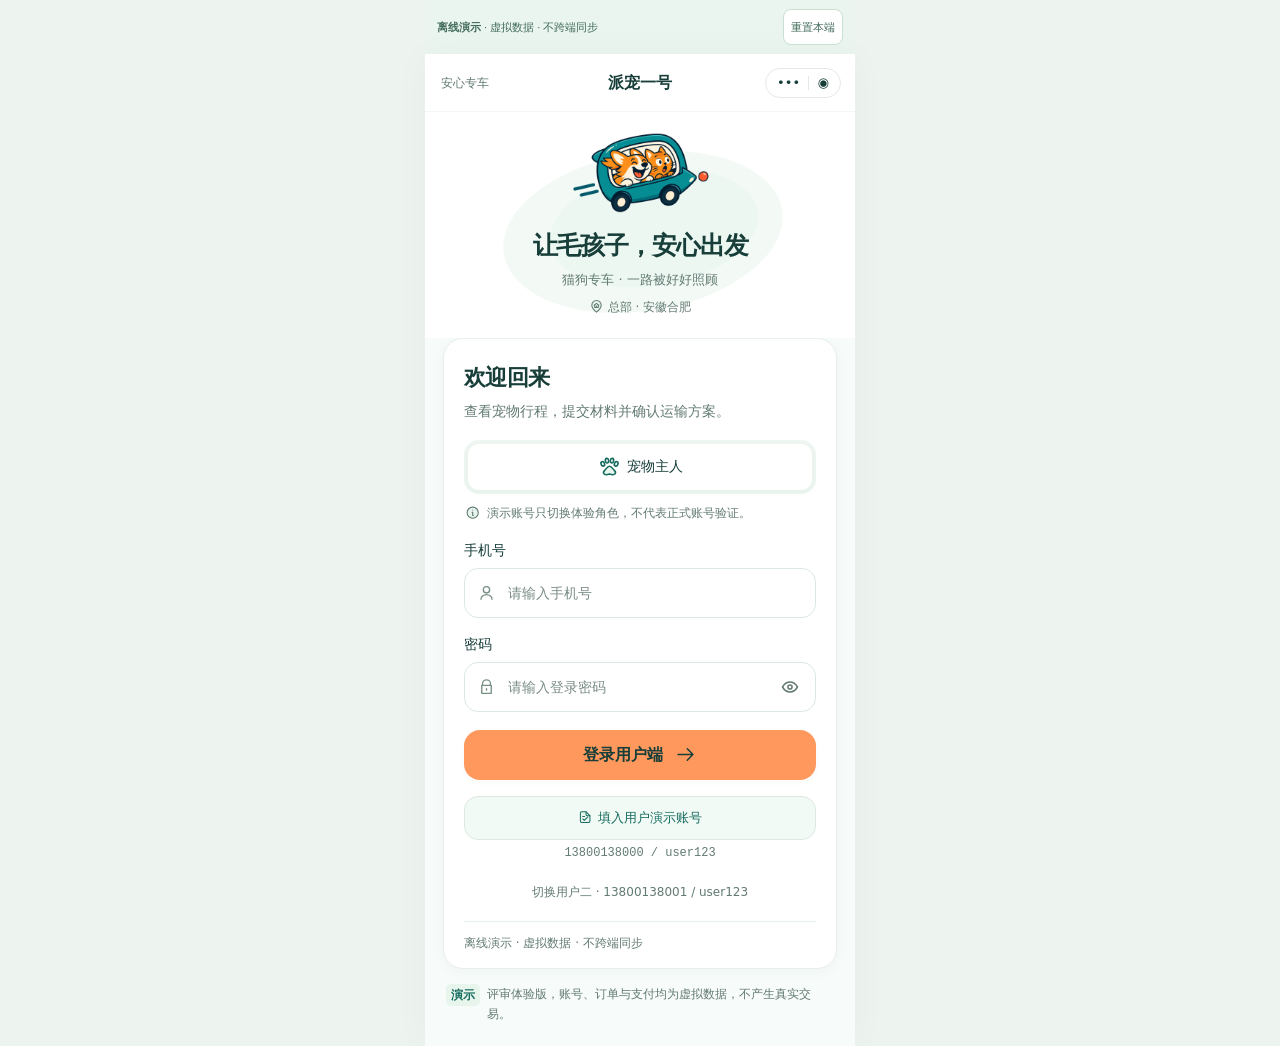
==== client/index.html @ 790b6ced "Publish reviewed client and workbench static demo" ====
<!doctype html>
<html lang="zh-CN">
  <head>
    <script src="./portal-config.js"></script>
    <script src="./h5-api.js"></script>
    <script src="./static-demo.js"></script>
    <meta charset="UTF-8" />
    <meta name="viewport" content="width=device-width, initial-scale=1.0" />
    <meta name="theme-color" content="#F7FBF9" />
    <meta name="color-scheme" content="light" />
    <title>登录｜派宠一号</title>
    <link rel="icon" type="image/png" href="./assets/brand/paichong-logo.png" />
    <link rel="stylesheet" href="./login.css" />
    <link rel="stylesheet" href="./miniapp.css" />
    <link rel="stylesheet" href="./miniapp-login.css" />
  </head>
  <body>
    <a class="skip-link" href="#login-form">跳到登录表单</a>

    <main class="login-page">
      <header class="mini-login-nav">
        <span class="mini-nav-tag">安心专车</span>
        <strong>派宠一号</strong>
        <span class="mini-nav-capsule" aria-hidden="true"><span>•••</span><i></i><span>◉</span></span>
      </header>
      <section class="brand-panel" aria-labelledby="brand-title">
        <div class="mini-login-logo" aria-hidden="true">
          <img src="./assets/brand/paichong-logo.png" alt="" />
        </div>
        <h1 id="brand-title">让毛孩子，安心出发</h1>
        <p class="mini-login-tagline">猫狗专车 · 一路被好好照顾</p>
        <p class="mini-login-location"><svg class="ui-icon" aria-hidden="true"><use href="./assets/v5/icons/app-sprite.svg#icon-map-pin"></use></svg>总部 · 安徽合肥</p>
      </section>

      <section class="login-panel" aria-labelledby="login-title">
        <div class="demo-notice" role="note">
          <span aria-hidden="true">演示</span>
          <p>评审体验版，账号、订单与支付均为虚拟数据，不产生真实交易。</p>
        </div>

        <div class="login-card">
          <header class="card-heading">
            <h2 id="login-title">欢迎回来</h2>
            <p id="entry-description">查看宠物行程，提交材料并确认运输方案。</p>
          </header>

          <div class="entry-switch" role="tablist" aria-label="选择登录入口">
            <button class="entry-tab is-active" id="user-entry" type="button" role="tab" aria-label="宠物主人" aria-selected="true" data-entry="user">
              <span class="entry-icon" aria-hidden="true"><svg class="ui-icon"><use href="./assets/v5/icons/app-sprite.svg#icon-paw"></use></svg></span>
              <span><strong>宠物主人</strong></span>
            </button>
            <button class="entry-tab" id="ops-entry" type="button" role="tab" aria-label="经营者" aria-selected="false" data-entry="ops">
              <span class="entry-icon" aria-hidden="true"><svg class="ui-icon"><use href="./assets/v5/icons/app-sprite.svg#icon-clipboard-check"></use></svg></span>
              <span><strong>经营者</strong></span>
            </button>
            <button class="entry-tab" id="driver-entry" type="button" role="tab" aria-label="司机" aria-selected="false" data-entry="driver">
              <span class="entry-icon" aria-hidden="true"><svg class="ui-icon"><use href="./assets/v5/icons/app-sprite.svg#icon-van"></use></svg></span>
              <span><strong>司机</strong></span>
            </button>
            <button class="entry-tab" id="partner-entry" type="button" role="tab" aria-label="合作机构" aria-selected="false" data-entry="partner">
              <span class="entry-icon" aria-hidden="true"><svg class="ui-icon"><use href="./assets/v5/icons/app-sprite.svg#icon-node"></use></svg></span>
              <span><strong>合作机构</strong></span>
            </button>
          </div>

          <div class="identity-tip">
            <span class="tip-icon" aria-hidden="true"><svg class="ui-icon"><use href="./assets/v5/icons/app-sprite.svg#icon-info"></use></svg></span>
            <p>身份由账号验证，权限按角色分开。</p>
          </div>

          <section class="current-session" id="current-session" hidden aria-label="当前登录身份">
            <p id="current-session-copy"></p>
            <div><a id="continue-session" href="./client-review.html" hidden>继续当前身份</a><button id="logout-session" type="button">退出当前账号</button></div>
            <small>选择上方入口只切换登录说明；成功登录后才会替换当前账号。</small>
          </section>

          <form id="login-form" novalidate>
            <label class="form-field" for="account">
              <span id="account-label">手机号</span>
              <span class="input-wrap">
                <svg aria-hidden="true" viewBox="0 0 24 24"><path d="M12 12a4 4 0 1 0 0-8 4 4 0 0 0 0 8Zm7 8c0-3.3-3.1-6-7-6s-7 2.7-7 6" /></svg>
                <input id="account" name="account" type="text" autocomplete="username" inputmode="tel" placeholder="请输入手机号" required />
              </span>
            </label>

            <label class="form-field" for="password">
              <span>密码</span>
              <span class="input-wrap">
                <svg aria-hidden="true" viewBox="0 0 24 24"><path d="M7 10V8a5 5 0 0 1 10 0v2m-11 0h12v10H6V10Zm6 4v2" /></svg>
                <input id="password" name="password" type="password" autocomplete="current-password" placeholder="请输入登录密码" required />
                <button class="password-toggle" id="password-toggle" type="button" aria-label="显示密码" aria-pressed="false">
                  <svg class="eye-open" aria-hidden="true" viewBox="0 0 24 24"><path d="M3 12s3.5-6 9-6 9 6 9 6-3.5 6-9 6-9-6-9-6Z" /><circle cx="12" cy="12" r="2.5" /></svg>
                  <svg class="eye-closed" aria-hidden="true" viewBox="0 0 24 24"><path d="m4 4 16 16M10.7 6.1A8.3 8.3 0 0 1 12 6c5.5 0 9 6 9 6a15 15 0 0 1-2.1 2.8M7.1 7.2C4.5 8.8 3 12 3 12s3.5 6 9 6a8 8 0 0 0 3-.6" /></svg>
                </button>
              </span>
            </label>

            <div class="form-error" id="login-error" role="alert" aria-live="polite" hidden></div>

            <button class="login-button" id="submit-login" type="submit">
              <span id="submit-label">登录用户端</span>
              <span class="button-arrow" aria-hidden="true"><svg class="ui-icon"><use href="./assets/v5/icons/app-sprite.svg#icon-arrow-right"></use></svg></span>
            </button>

            <div class="form-meta">
              <button class="sample-button" id="fill-sample" type="button">
                <svg class="ui-icon" aria-hidden="true"><use href="./assets/v5/icons/app-sprite.svg#icon-sparkles"></use></svg><span class="sample-label">填入用户演示账号</span>
              </button>
              <span id="sample-account">13800138000 / user123</span>
            </div>

            <button class="sample-button second-user-sample" id="fill-second-user" type="button"><svg class="ui-icon" aria-hidden="true"><use href="./assets/v5/icons/app-sprite.svg#icon-paw"></use></svg><span>切换用户二 · 13800138001 / user123</span></button>
          </form>

          <footer class="card-footer">
            <span id="login-environment"><i aria-hidden="true"></i> 虚拟演示服务 · 不产生真实交易</span>
            <span>评审版 · 虚拟体验</span>
          </footer>
        </div>
      </section>
    </main>

    <script src="./web-session.js"></script>
    <script src="./login.js"></script>
  </body>
</html>
---- client/login.css ----
:root {
  --ink: #0d2e40;
  --muted: #60757b;
  --cream: #fdf4e0;
  --cream-deep: #f4e2bd;
  --paper: #fffdf8;
  --orange: #fd8e1a;
  --orange-deep: #c65410;
  --orange-soft: #fff0d8;
  --teal: #068d94;
  --green: #087278;
  --green-deep: #0d2e40;
  --green-soft: #e1f4f1;
  --line: #d7e2dc;
  --danger: #b84f3f;
  --danger-soft: #fff0e9;
  --shadow: 0 28px 80px rgba(13, 46, 64, 0.14);
}

[hidden] { display: none !important; }
* { box-sizing: border-box; }

html { min-width: 320px; }

body {
  min-height: 100vh;
  margin: 0;
  color: var(--ink);
  background: var(--cream);
  font-family: "PingFang SC", "Microsoft YaHei", system-ui, -apple-system, sans-serif;
  line-height: 1.5;
}

button,
input { font: inherit; }

button { cursor: pointer; }

.ui-icon {
  display: block;
  flex: 0 0 auto;
  width: 1.1em;
  height: 1.1em;
  overflow: visible;
}

button:focus-visible,
input:focus-visible,
a:focus-visible {
  outline: 3px solid rgba(253, 142, 26, 0.42);
  outline-offset: 3px;
}

.skip-link {
  position: fixed;
  z-index: 20;
  top: -70px;
  left: 14px;
  padding: 9px 14px;
  border-radius: 10px;
  color: #fff;
  background: var(--green);
}

.skip-link:focus { top: 14px; }

.login-page {
  display: grid;
  grid-template-columns: minmax(500px, 1.08fr) minmax(480px, 0.92fr);
  min-height: 100vh;
}

.brand-panel {
  position: relative;
  display: flex;
  overflow: hidden;
  flex-direction: column;
  min-height: 100vh;
  padding: clamp(28px, 4vw, 58px) clamp(32px, 6vw, 88px) 35px;
  background:
    radial-gradient(circle at 8% 18%, rgba(253, 142, 26, 0.15), transparent 23rem),
    radial-gradient(circle at 93% 76%, rgba(6, 141, 148, 0.17), transparent 26rem),
    var(--cream);
}

.brand-panel::before,
.brand-panel::after {
  position: absolute;
  border: 2px solid rgba(6, 141, 148, 0.09);
  border-radius: 50%;
  content: "";
}

.brand-panel::before { top: -170px; right: -130px; width: 360px; height: 360px; }
.brand-panel::after { right: 18%; bottom: -210px; width: 430px; height: 430px; }

.brand {
  position: relative;
  z-index: 2;
  display: flex;
  align-items: center;
  width: fit-content;
  color: inherit;
  text-decoration: none;
}

.brand-mark {
  display: grid;
  place-items: center;
  width: 92px;
  height: 61px;
  margin-right: 14px;
  padding: 2px 4px;
  border-radius: 20px;
  background: rgba(255, 253, 248, 0.72);
  box-shadow: 0 10px 28px rgba(13, 46, 64, 0.09);
}

.brand-mark img { display: block; width: 100%; height: 100%; object-fit: contain; filter: drop-shadow(0 4px 5px rgba(13, 46, 64, 0.1)); }
.brand-copy strong,
.brand-copy small { display: block; }
.brand-copy strong { color: var(--green); font-size: 22px; letter-spacing: 0.04em; }
.brand-copy small { color: var(--muted); font-size: 11px; }

.hero-copy {
  position: relative;
  z-index: 2;
  max-width: 660px;
  margin-top: clamp(54px, 8vh, 100px);
}

.eyebrow {
  margin: 0 0 7px;
  color: var(--orange-deep);
  font-size: 11px;
  font-weight: 850;
  letter-spacing: 0.14em;
}

.hero-copy h1 {
  margin: 0;
  color: var(--green);
  font-size: clamp(38px, 4vw, 63px);
  line-height: 1.13;
  letter-spacing: -0.055em;
}

.hero-copy h1 span { color: var(--orange-deep); }

.hero-copy > p:last-child {
  max-width: 530px;
  margin: 18px 0 0;
  color: #5e6e65;
  font-size: 15px;
}

.express-art {
  position: relative;
  z-index: 1;
  width: min(680px, 96%);
  margin: auto auto 0;
}

.express-logo {
  display: block;
  width: 100%;
  height: auto;
  filter: drop-shadow(0 18px 16px rgba(13, 46, 64, 0.13));
  transform: rotate(-1deg);
}

.art-caption {
  position: absolute;
  right: 3%;
  bottom: 9%;
  padding: 8px 13px;
  border: 1px solid rgba(6, 141, 148, 0.2);
  border-radius: 999px;
  color: var(--green);
  background: rgba(225, 244, 241, 0.92);
  font-size: 11px;
  font-weight: 750;
}

.trust-list {
  position: relative;
  z-index: 2;
  display: flex;
  flex-wrap: wrap;
  gap: 17px;
  margin: 9px 0 0;
  padding: 0;
  color: var(--green);
  font-size: 11px;
  font-weight: 700;
  list-style: none;
}

.trust-list li { display: flex; align-items: center; gap: 6px; }
.trust-list i { display: grid; place-items: center; width: 21px; height: 21px; border-radius: 8px; color: #fff; background: var(--green); font-size: 12px; font-style: normal; }

.login-panel {
  display: grid;
  place-items: center;
  min-height: 100vh;
  padding: 34px clamp(28px, 5vw, 80px);
  background:
    linear-gradient(rgba(255, 253, 248, 0.84), rgba(255, 253, 248, 0.84)),
    repeating-linear-gradient(45deg, transparent 0 20px, rgba(6, 141, 148, 0.025) 20px 21px),
    var(--paper);
}

.login-panel > * { grid-column: 1; width: min(470px, 100%); }

.demo-notice {
  align-self: end;
  display: flex;
  align-items: flex-start;
  gap: 10px;
  margin-bottom: 15px;
  padding: 11px 13px;
  border: 1px solid rgba(253, 142, 26, 0.3);
  border-radius: 13px;
  background: var(--orange-soft);
}

.demo-notice > span {
  flex: 0 0 auto;
  padding: 3px 7px;
  border-radius: 6px;
  color: #fff;
  background: var(--orange-deep);
  font-size: 10px;
  font-weight: 800;
}

.demo-notice p { margin: 0; color: #745b44; font-size: 11px; }
.demo-notice strong { margin-right: 5px; color: var(--orange-deep); }

.login-card {
  align-self: start;
  padding: clamp(27px, 4vw, 42px);
  border: 1px solid rgba(6, 141, 148, 0.13);
  border-radius: 28px;
  background: var(--paper);
  box-shadow: var(--shadow);
}

.card-heading { margin-bottom: 24px; }
.card-heading h2 { margin: 0; color: var(--green); font-size: clamp(28px, 3vw, 36px); letter-spacing: -0.04em; }
.card-heading > p:last-child { margin: 8px 0 0; color: var(--muted); font-size: 13px; }

.entry-switch {
  display: grid;
  grid-template-columns: 1fr 1fr;
  gap: 8px;
  padding: 5px;
  border: 1px solid rgba(6, 141, 148, 0.2);
  border-radius: 17px;
  background: var(--green-soft);
}

.entry-tab {
  display: flex;
  align-items: center;
  gap: 9px;
  min-width: 0;
  min-height: 64px;
  padding: 9px 10px;
  border: 1px solid transparent;
  border-radius: 12px;
  color: var(--muted);
  background: transparent;
  text-align: left;
  transition: color 0.16s ease, background 0.16s ease, border-color 0.16s ease, transform 0.16s ease, box-shadow 0.16s ease;
}

.entry-tab:hover { color: var(--green); background: rgba(255, 255, 255, 0.52); }
.entry-tab.is-active { border-color: rgba(6, 141, 148, 0.35); color: var(--green-deep); background: var(--paper); box-shadow: 0 7px 18px rgba(13, 46, 64, 0.09); }

.entry-icon {
  display: grid;
  place-items: center;
  flex: 0 0 auto;
  width: 40px;
  height: 40px;
  border-radius: 14px;
  color: var(--green);
  background: var(--green-soft);
  font-size: 20px;
  font-weight: 850;
}

.entry-tab[data-entry="user"] .entry-icon { color: #9c470b; background: var(--orange-soft); }
.entry-tab[data-entry="ops"] .entry-icon { color: var(--green); background: #d3eeeb; }
.entry-tab[data-entry="user"].is-active .entry-icon { color: #fff; background: var(--orange); box-shadow: 0 6px 12px rgba(198, 84, 16, 0.18); }
.entry-tab[data-entry="ops"].is-active .entry-icon { color: #fff; background: var(--teal); box-shadow: 0 6px 12px rgba(6, 141, 148, 0.2); }
.entry-tab strong,
.entry-tab small { display: block; }
.entry-tab strong { overflow: hidden; font-size: 13px; text-overflow: ellipsis; white-space: nowrap; }
.entry-tab small { font-size: 10px; font-weight: 500; }

.identity-tip {
  display: flex;
  align-items: center;
  gap: 8px;
  margin: 12px 0 21px;
  color: var(--muted);
  font-size: 10px;
}

.identity-tip .tip-icon { display: grid; place-items: center; flex: 0 0 auto; width: 20px; height: 20px; border-radius: 50%; color: var(--green); background: var(--green-soft); font-size: 14px; }
.identity-tip p { margin: 0; }

#login-form { display: grid; gap: 16px; }

.form-field { display: grid; gap: 7px; color: #4f5f57; font-size: 12px; font-weight: 750; }

.input-wrap { position: relative; display: block; }
.input-wrap > svg { position: absolute; top: 50%; left: 13px; width: 19px; height: 19px; fill: none; stroke: #789084; stroke-width: 1.8; stroke-linecap: round; stroke-linejoin: round; transform: translateY(-50%); pointer-events: none; }

.input-wrap input {
  width: 100%;
  min-height: 50px;
  padding: 12px 45px 12px 43px;
  border: 1px solid var(--line);
  border-radius: 13px;
  color: var(--ink);
  background: #fff;
  transition: border-color 0.16s ease, box-shadow 0.16s ease;
}

.input-wrap input::placeholder { color: #a2aaa5; }
.input-wrap input:hover { border-color: rgba(6, 141, 148, 0.42); }
.input-wrap input:focus { border-color: var(--green); outline: none; box-shadow: 0 0 0 4px rgba(6, 141, 148, 0.09); }
.input-wrap input[aria-invalid="true"] { border-color: var(--danger); box-shadow: 0 0 0 3px rgba(184, 79, 63, 0.08); }

.password-toggle {
  position: absolute;
  top: 50%;
  right: 8px;
  display: grid;
  place-items: center;
  width: 44px;
  height: 44px;
  padding: 0;
  border: 0;
  border-radius: 9px;
  color: var(--muted);
  background: transparent;
  transform: translateY(-50%);
}

.password-toggle:hover { color: var(--green); background: var(--green-soft); }
.password-toggle svg { width: 20px; height: 20px; fill: none; stroke: currentColor; stroke-width: 1.8; stroke-linecap: round; stroke-linejoin: round; }
.password-toggle .eye-closed { display: none; }
.password-toggle[aria-pressed="true"] .eye-open { display: none; }
.password-toggle[aria-pressed="true"] .eye-closed { display: block; }

.form-meta { display: flex; align-items: center; justify-content: space-between; gap: 14px; margin-top: -2px; }
.form-meta > span { color: var(--muted); font-family: ui-monospace, SFMono-Regular, Menlo, monospace; font-size: 10px; overflow-wrap: anywhere; }

.sample-button { display: inline-flex; align-items: center; gap: 6px; min-height: 38px; padding: 7px 11px; border: 1px solid rgba(253, 142, 26, 0.28); border-radius: 999px; color: #9b470e; background: var(--orange-soft); font-size: 11px; font-weight: 800; transition: color 0.16s ease, background 0.16s ease, border-color 0.16s ease, transform 0.16s ease; }
.sample-button:hover { border-color: rgba(6, 141, 148, 0.35); color: var(--green); background: var(--green-soft); transform: translateY(-1px); }
.second-user-sample { justify-content: center; margin-bottom: 14px; width: 100%; }
.second-user-sample[hidden] { display: none; }

.form-error {
  margin-top: -3px;
  padding: 10px 12px;
  border: 1px solid rgba(184, 79, 63, 0.18);
  border-radius: 10px;
  color: var(--danger);
  background: var(--danger-soft);
  font-size: 11px;
}

.login-button {
  display: flex;
  align-items: center;
  justify-content: center;
  gap: 9px;
  min-height: 54px;
  margin-top: 3px;
  padding: 11px 18px;
  border: 0;
  border-radius: 16px;
  color: #fff;
  background: linear-gradient(135deg, var(--green), #056268);
  box-shadow: 0 12px 25px rgba(8, 114, 120, 0.24);
  font-weight: 800;
  transition: background 0.16s ease, transform 0.16s ease, box-shadow 0.16s ease;
}

.login-button:hover:not(:disabled) { background: linear-gradient(135deg, #07656b, var(--green-deep)); box-shadow: 0 15px 30px rgba(13, 46, 64, 0.24); transform: translateY(-2px); }
.login-button:disabled { cursor: wait; opacity: 0.7; }
.button-arrow { display: grid; place-items: center; width: 28px; height: 28px; margin-left: 2px; border-radius: 10px; color: var(--green-deep); background: var(--orange); font-size: 18px; transition: transform 0.16s ease; }
.login-button:hover .button-arrow { transform: translateX(3px); }
.login-button.is-busy .button-arrow { color: #fff; background: rgba(255, 255, 255, 0.14); }
.login-button.is-busy .button-arrow .ui-icon { animation: login-spin 0.75s linear infinite; }
@keyframes login-spin { to { transform: rotate(360deg); } }

.card-footer {
  display: flex;
  justify-content: space-between;
  gap: 15px;
  margin-top: 25px;
  padding-top: 17px;
  border-top: 1px dashed var(--line);
  color: var(--muted);
  font-size: 9px;
}

.card-footer span:first-child { display: flex; align-items: center; gap: 6px; }
.card-footer i { width: 6px; height: 6px; border-radius: 50%; background: #59a968; box-shadow: 0 0 0 3px rgba(89, 169, 104, 0.14); }

@media (max-width: 1040px) {
  .login-page { grid-template-columns: minmax(390px, 0.86fr) minmax(460px, 1.14fr); }
  .brand-panel { padding-inline: 38px; }
  .hero-copy { margin-top: 65px; }
  .hero-copy h1 { font-size: 44px; }
  .express-art { margin-bottom: 15px; }
  .trust-list { gap: 10px; }
}

@media (max-width: 820px) {
  .login-page { display: block; }
  .brand-panel { min-height: auto; padding: 24px 24px 122px; }
  .hero-copy { margin-top: 45px; }
  .hero-copy h1 { font-size: clamp(36px, 8vw, 53px); }
  .hero-copy > p:last-child { max-width: 580px; }
  .express-art { position: absolute; right: 8px; bottom: -31px; width: 330px; opacity: 0.96; }
  .art-caption,
  .trust-list { display: none; }
  .login-panel { min-height: auto; padding: 34px 20px 55px; }
  .login-panel > * { width: min(520px, 100%); }
}

@media (max-width: 520px) {
  .brand-panel { padding: 16px 16px 116px; }
  .brand-mark { width: 74px; height: 49px; margin-right: 10px; border-radius: 15px; }
  .brand-copy strong { font-size: 19px; }
  .hero-copy { margin-top: 24px; }
  .hero-copy h1 { font-size: clamp(30px, 9vw, 35px); }
  .hero-copy > p:last-child { font-size: 12px; }
  .express-art { right: 15px; bottom: -34px; width: 225px; }
  .login-panel { padding: 25px 10px 36px; }
  .demo-notice { margin-inline: 5px; }
  .login-card { padding: 26px 17px; border-radius: 22px; }
  .entry-tab { gap: 6px; padding-inline: 7px; }
  .entry-icon { width: 34px; height: 34px; font-size: 17px; }
  .entry-tab strong { font-size: 12px; }
  .form-meta { align-items: flex-start; flex-direction: column; gap: 7px; }
  .sample-button { min-height: 44px; }
  .card-footer { align-items: center; flex-direction: column; }
}

@media (max-width: 350px) {
  .entry-icon { width: 28px; height: 28px; font-size: 14px; }
  .entry-tab { gap: 5px; padding-inline: 5px; }
}

@media (prefers-reduced-motion: reduce) {
  *,
  *::before,
  *::after { scroll-behavior: auto !important; transition: none !important; }
}
---- client/miniapp.css ----
/* V5: white + mint surfaces, orange actions; shared by both account roles.
   Values match assets/v5/tokens.json. Existing public CSS path keeps local sessions intact. */
:root {
  --pc-v5-color-canvas: #f7fbf9; --pc-v5-color-surface: #fff;
  --pc-v5-color-mint-soft: #e7f5ed; --pc-v5-color-mint: #d9efe4;
  --pc-v5-color-ink: #173e39; --pc-v5-color-muted: #627a73;
  --pc-v5-color-orange: #ff985c; --pc-v5-color-line: #e6efea;
  --pc-v5-card-shadow: 0 3px 14px rgba(23,62,57,.035);
  --pc-ink: var(--pc-v5-color-ink); --pc-muted: var(--pc-v5-color-muted);
  --pc-cream: var(--pc-v5-color-canvas); --pc-cream-deep: #e7f5ed;
  --pc-paper: #fff; --pc-white: #fff; --pc-orange: #ff985c; --pc-orange-deep: #a84d1b;
  --pc-orange-soft: #fff2e9; --pc-teal: #18887b; --pc-green: #176c5f;
  --pc-green-deep: #173e39; --pc-green-soft: #e7f5ed; --pc-leaf: #81b8a3;
  --pc-line: #e6efea; --pc-danger: #a33f35; --pc-danger-soft: #fff0ee;
  --pc-warning: #946020; --pc-shadow: var(--pc-v5-card-shadow);
  --pc-radius-lg: 20px; --pc-radius-md: 16px; --pc-radius-sm: 12px;
}
body.miniapp { background: #edf4f0; font-size: 16px; color: var(--pc-ink); -webkit-font-smoothing: antialiased; }
.fulfillment-panel { margin: 18px 0; padding: 20px 18px; border: 1px solid #e6efea; border-radius: 20px; background: #fff; color: #173e39; }
.fulfillment-heading { display: flex; align-items: center; justify-content: space-between; gap: 8px; flex-wrap: wrap; }
.fulfillment-heading h3 { margin: 0; font-size: 19px; }
.fulfillment-chip { display: inline-block; padding: 5px 9px; border-radius: 8px; background: #e7f5ed; font-size: 12px; color: #176c5f; }
.fulfillment-prices { margin: 16px 0; }
.fulfillment-prices > div { display: flex; justify-content: space-between; gap: 15px; padding: 12px 0; font-size: 14px; }
.fulfillment-prices dt { color: #627a73; }
.fulfillment-prices dd { margin: 0; font-weight: 650; }
.fulfillment-total { border-top: 1px solid #e6efea; }
.fulfillment-total dd { font-size: 22px; color: #985b34; }
.fulfillment-note { font-size: 14px; line-height: 1.8; overflow-wrap: anywhere; }
.fulfillment-panel form { display: grid; gap: 16px; margin-top: 16px; }
.fulfillment-check { display: flex; align-items: flex-start; gap: 10px; min-height: 44px; font-size: 14px; line-height: 1.7; cursor: pointer; }
.fulfillment-check input { appearance: auto; flex: 0 0 20px; width: 20px; height: 20px; min-height: 20px; padding: 0; margin: 2px 0 0; accent-color: #176c5f; }
.fulfillment-panel textarea { width: 100%; padding: 12px; margin-top: 8px; border: 1px solid #dce9e1; border-radius: 12px; background: #fff; font: inherit; }
.fulfillment-issue { padding: 16px; margin-top: 16px; border: 1px solid #f0d6c3; background: #fff6ee; border-radius: 14px; font-size: 14px; line-height: 1.8; overflow-wrap: anywhere; }
.fulfillment-receipt { background: #e7f5ed; border-radius: 14px; padding: 16px; margin-top: 16px; font-size: 14px; line-height: 1.8; }
.fulfillment-receipt small, .fulfillment-footnote { font-size: 12px; color: #627a73; line-height: 1.8; }
.fulfillment-events summary { min-height: 44px; padding: 14px 0; cursor: pointer; font-size: 14px; }
.fulfillment-events ol { list-style: none; margin: 0; padding: 0 0 0 12px; border-left: 2px solid #e7f5ed; }
.fulfillment-events li { position: relative; padding: 0 0 18px 6px; font-size: 14px; }
.fulfillment-events li:before { content: ''; width: 8px; height: 8px; border-radius: 50%; background: #65a88f; position: absolute; left: -17px; top: 5px; }
.fulfillment-events small { display: block; margin-top: 7px; color: #627a73; font-size: 12px; }
.fulfillment-events p { line-height: 1.7; overflow-wrap: anywhere; }
body.miniapp .review-shell { width: 100%; max-width: 430px; min-height: 100dvh; margin: 0 auto; padding: 0 0 calc(88px + env(safe-area-inset-bottom)); background: var(--pc-cream); box-shadow: 0 0 36px #173e3908; }
.miniapp [hidden] { display: none !important; }
.miniapp .review-header, .miniapp .review-note, .miniapp .review-footer,
.miniapp .role-view > .view-heading, .miniapp .user-order-toolbar, .miniapp .wizard-nav,
.miniapp .summary-panel, .miniapp .ops-navigation, .miniapp [aria-label="经营者工作台"],
.miniapp .mini-screen-back { display: none !important; }
.miniapp .ui-icon { width: 22px; height: 22px; flex: 0 0 auto; }
.miniapp button, .miniapp label.outline-button { -webkit-tap-highlight-color: transparent; touch-action: manipulation; }
.miniapp button:focus-visible, .miniapp a:focus-visible { outline: 3px solid #18887b80; outline-offset: 3px; }
.miniapp button:disabled { opacity: .48; transform: none; }
.miniapp button:hover { transform: none; }
.miniapp button:active:not(:disabled) { transform: scale(.985); }
.miniapp .mini-nav { position: sticky; top: 0; z-index: 65; display: grid; grid-template-columns: 76px minmax(0,1fr) 76px; align-items: center; min-height: 58px; padding: calc(env(safe-area-inset-top) + 4px) 14px 4px; background: #ffffffed; backdrop-filter: blur(16px); border-bottom: 1px solid #e6efea80; }
.mini-nav > strong { text-align: center; font-size: 16px; font-weight: 650; white-space: nowrap; color: var(--pc-ink); }
.mini-back { display: grid; place-items: center; width: 44px; height: 44px; padding: 0; border: 0; background: none; color: var(--pc-ink); }
.mini-capsule { display: flex; align-items: center; justify-content: space-around; height: 30px; border: 1px solid #e3eae6; border-radius: 20px; background: #fff; color: var(--pc-ink); }
.mini-capsule button { display: grid; place-items: center; width: 36px; min-height: 30px; border: 0; border-radius: 20px; background: transparent; color: inherit; font-size: 16px; font-weight: 600; }
.mini-capsule > span { width: 1px; height: 14px; background: #e3eae6; }
.mini-capsule .ui-icon { width: 17px; height: 17px; }
.mini-tabs { position: fixed; z-index: 64; bottom: 0; left: 50%; transform: translateX(-50%); display: flex; width: min(430px,100%); padding: 7px 8px calc(8px + env(safe-area-inset-bottom)); border-top: 1px solid var(--pc-line); background: #ffffffed; backdrop-filter: blur(16px); }
.mini-tabs button { display: flex; flex: 1; flex-direction: column; align-items: center; justify-content: center; gap: 3px; min-width: 0; min-height: 55px; padding: 0; border: 0; border-radius: 12px; color: #627a73; background: none; font-size: 12px; font-weight: 500; }
.mini-tab-icon { display: grid; place-items: center; width: 54px; height: 32px; border-radius: 18px; }
.mini-tabs .ui-icon { width: 26px; height: 26px; }
.mini-tabs .is-active { color: var(--pc-green); font-weight: 650; }
.mini-tabs .is-active .mini-tab-icon { background: var(--pc-green-soft); }
.mini-page { min-height: 360px; }
.mini-eyebrow { display: block; font-size: 13px; font-weight: 500; letter-spacing: .02em; }
.mini-hero { position: relative; isolation: isolate; display: flex; align-items: flex-start; min-height: 208px; padding: 23px 20px 30px; overflow: hidden; background: #fff; color: var(--pc-ink); }
.mini-hero::before { content: ''; position: absolute; z-index: -1; inset: 5px -68px 0 43%; background: url('./assets/v5/decor/hero-mint-field.svg') center / cover no-repeat; }
.mini-hero::after { content: ''; position: absolute; z-index: -1; left: -15px; right: 0; bottom: 0; height: 42px; background: url('./assets/v5/decor/route-trail.svg') center / 100% 95px no-repeat; opacity: .7; }
.mini-hero > div { position: relative; z-index: 1; width: 62%; }
.mini-hero h1 { margin: 9px 0; font-size: 27px; line-height: 1.38; letter-spacing: -.055em; font-weight: 750; }
.mini-hero p { margin: 0; color: var(--pc-muted); font-size: 13px; line-height: 1.6; }
.mini-hero img { position: absolute; z-index: 2; width: 45%; height: 137px; object-fit: contain; right: 6px; bottom: 25px; }
.mini-home-content { position: relative; padding: 0 18px 12px; }
.mini-booking-card { position: relative; width: 100%; margin-top: 0; padding: 20px 18px 15px; border: 1px solid var(--pc-line); border-radius: 20px; background: #fff; box-shadow: var(--pc-shadow); }
.mini-booking-card h2 { margin: 0 0 5px; color: var(--pc-ink); font-size: 22px; line-height: 1.35; }
.mini-booking-card > p { margin: 0; color: var(--pc-muted); font-size: 14px; }
.mini-home-route { display: grid; grid-template-columns: minmax(0,1fr) 44px minmax(0,1fr); align-items: center; gap: 8px; margin: 23px 0 18px; }
.mini-home-route label { min-width: 0; color: var(--pc-muted); font-size: 13px; }
.mini-home-route label:last-child { text-align: right; }
.mini-home-route select { display: block; width: 100%; min-width: 0; min-height: 44px; margin-top: 2px; padding: 0 17px 0 0; border: 0; border-radius: 6px; color: var(--pc-ink); background: #fff; font-size: 25px; font-weight: 650; }
.mini-home-route label:last-child select { text-align: right; }
.mini-home-swap { display: grid; place-items: center; width: 44px; height: 44px; padding: 0; border: 0; border-radius: 50%; background: var(--pc-green-soft); color: var(--pc-green); }
.mini-home-swap .ui-icon { width: 25px; height: 25px; }
.miniapp .mini-quote-button { justify-content: space-between; width: 100%; min-height: 50px; font-size: 16px; }
.mini-booking-card .mini-booking-note { margin: 11px 0 0; font-size: 12px; text-align: center; line-height: 1.55; color: var(--pc-muted); }
.mini-section-title { display: flex; align-items: center; justify-content: space-between; gap: 8px; margin: 21px 1px 10px; }
.mini-section-title h2 { margin: 0; font-size: 19px; color: var(--pc-ink); }
.mini-section-title > span { color: var(--pc-muted); font-size: 12px; }
.mini-section-title button { display: flex; align-items: center; gap: 3px; min-height: 44px; padding: 0; border: 0; background: none; color: var(--pc-green); font-size: 13px; }
.mini-section-title button .ui-icon { width: 17px; height: 17px; }
.mini-empty { display: flex; flex-direction: column; align-items: center; justify-content: center; gap: 8px; min-height: 145px; padding: 23px 16px; border: 1px solid var(--pc-line); border-radius: 20px; background: #fff; color: var(--pc-muted); text-align: center; font-size: 14px; }
.mini-empty strong { color: var(--pc-ink); font-size: 16px; }
.mini-empty small { font-size: 13px; line-height: 1.6; }
.mini-empty .mini-state-art { width: 185px; max-width: 100%; height: auto; aspect-ratio: 3/2; object-fit: contain; }
.mini-order-card { display: block; width: 100%; margin: 0 0 12px; padding: 16px; border: 1px solid var(--pc-line); border-radius: 20px; background: #fff; box-shadow: var(--pc-shadow); color: var(--pc-ink); text-align: left; }
.mini-order-top { display: flex; gap: 8px; align-items: center; justify-content: space-between; }
.mini-order-pet { display: flex; min-width: 0; align-items: center; gap: 6px; font-size: 14px; font-weight: 550; }
.mini-order-pet > span { overflow: hidden; text-overflow: ellipsis; white-space: nowrap; }
.mini-order-pet .ui-icon { width: 21px; height: 21px; color: var(--pc-green); }
.mini-order-top > strong { flex-shrink: 0; max-width: 48%; padding: 4px 8px; border-radius: 9px; color: #865022; background: #fff2e9; font-size: 12px; font-weight: 500; }
.mini-order-top > strong.is-closed { color: #627a73; background: #f0f4f2; }
.mini-order-card h3 { display: flex; gap: 16px; justify-content: space-between; align-items: center; margin: 20px 0 13px; font-size: 24px; line-height: 1.2; }
.mini-order-card h3 > span { display: flex; flex: 1; align-items: center; color: #b4cdc0; }
.mini-order-card h3 > span::before { content: ''; flex: 1; border-top: 1px dashed #b4cdc0; }
.mini-order-card h3 .ui-icon { width: 21px; height: 21px; }
.mini-order-card > p { display: flex; align-items: center; flex-wrap: wrap; gap: 6px; margin: 0; color: var(--pc-muted); font-size: 13px; }
.mini-order-card > p .ui-icon { width: 18px; height: 18px; }
.mini-order-foot { display: flex; align-items: center; justify-content: space-between; gap: 8px; margin-top: 15px; padding-top: 12px; border-top: 1px solid var(--pc-line); }
.mini-order-foot small { color: var(--pc-muted); font-size: 12px; overflow-wrap: anywhere; }
.mini-order-foot > span { display: flex; flex-shrink: 0; gap: 5px; align-items: center; color: var(--pc-green); font-size: 13px; }
.mini-order-foot .ui-icon { width: 16px; height: 16px; }
.mini-guide-card { display: flex; align-items: center; gap: 10px; width: 100%; margin-top: 15px; padding: 15px 12px; border: 0; border-radius: 16px; background: var(--pc-green-soft); text-align: left; color: var(--pc-green); }
.mini-guide-card > .ui-icon { width: 28px; height: 28px; }
.mini-guide-card > span { flex: 1; }
.mini-guide-card strong, .mini-guide-card small { display: block; }
.mini-guide-card strong { color: var(--pc-ink); font-size: 14px; font-weight: 550; }
.mini-guide-card small { margin-top: 4px; color: var(--pc-muted); font-size: 12px; }
.mini-guide-card > .ui-icon:last-child { width: 17px; }
.mini-demo-note { margin: 20px 0 8px; font-size: 12px; text-align: center; color: var(--pc-muted); line-height: 1.65; }
.mini-ops-welcome { display: flex; align-items: center; justify-content: space-between; gap: 16px; padding: 23px 20px 5px; }
.mini-ops-welcome h1 { margin: 5px 0; font-size: 24px; letter-spacing: -.04em; }
.mini-ops-welcome p { margin: 0; font-size: 14px; color: var(--pc-muted); }
.mini-ops-welcome > .ui-icon { width: 45px; height: 45px; padding: 9px; box-sizing: content-box; border-radius: 22px; color: var(--pc-green); background: var(--pc-green-soft); }
.mini-metrics { display: grid; grid-template-columns: repeat(2,minmax(0,1fr)); gap: 9px; }
.mini-metrics > div { padding: 17px 5px; border: 1px solid var(--pc-line); border-radius: 17px; background: #fff; text-align: center; }
.mini-metrics strong { display: block; font-size: 28px; font-weight: 650; line-height: 1.3; font-variant-numeric: tabular-nums; color: var(--pc-green); }
.mini-metrics span { font-size: 12px; color: var(--pc-muted); }
.mini-shortcuts { display: grid; grid-template-columns: repeat(2,minmax(0,1fr)); gap: 12px; margin-top: 18px; }
.mini-shortcuts button { display: flex; flex-direction: column; align-items: flex-start; min-width: 0; padding: 18px 15px; border: 1px solid var(--pc-line); border-radius: 20px; background: #fff; box-shadow: var(--pc-shadow); color: var(--pc-ink); text-align: left; }
.mini-shortcuts .ui-icon { width: 27px; height: 27px; margin-bottom: 14px; padding: 8px; box-sizing: content-box; border-radius: 14px; color: var(--pc-green); background: var(--pc-green-soft); }
.mini-shortcuts strong { font-size: 16px; font-weight: 600; }
.mini-shortcuts small { margin-top: 5px; color: var(--pc-muted); font-size: 12px; }
.mini-order-filters { display: flex; gap: 3px; padding: 12px 16px 16px; background: var(--pc-cream); }
.mini-order-filters button { flex: 1; min-height: 44px; padding: 7px 3px; border: 0; border-radius: 13px; background: transparent; color: var(--pc-muted); font-size: 14px; }
.mini-order-filters .is-active { background: var(--pc-green-soft); color: var(--pc-green); font-weight: 600; }
.mini-orders-content { padding: 0 16px 14px; }
.miniapp .mini-full-button { width: 100%; min-height: 50px; justify-content: center; margin-top: 12px; }
.mini-profile { padding: 22px 18px; }
.mini-profile-card { display: flex; align-items: center; gap: 16px; padding: 12px 0 26px; }
.mini-profile-card > span { display: grid; flex-shrink: 0; place-items: center; width: 66px; height: 66px; border-radius: 23px; background: var(--pc-green-soft); color: var(--pc-green); }
.mini-profile-card > span .ui-icon { width: 40px; height: 40px; }
.mini-profile-card h1 { margin: 0 0 5px; font-size: 22px; }
.mini-profile-card p { margin: 0 0 5px; color: var(--pc-muted); font-size: 15px; }
.mini-profile-card small { color: var(--pc-muted); font-size: 12px; }
.mini-menu-card { padding: 0 15px; border: 1px solid var(--pc-line); border-radius: 20px; background: #fff; }
.mini-menu-card button { display: flex; align-items: center; gap: 10px; width: 100%; min-height: 63px; border: 0; border-bottom: 1px solid var(--pc-line); background: none; color: var(--pc-green); }
.mini-menu-card button > span { flex: 1; text-align: left; font-size: 14px; color: var(--pc-ink); }
.mini-menu-card .ui-icon { width: 20px; height: 20px; }
.mini-version { display: flex; justify-content: space-between; flex-wrap: wrap; gap: 8px; padding: 20px 0; font-size: 12px; color: var(--pc-muted); }
.mini-security-note { display: flex; gap: 8px; align-items: center; padding: 23px 2px 8px; font-size: 12px; color: var(--pc-muted); line-height: 1.6; }
.mini-guide { padding: 18px; }
.mini-guide-intro { color: var(--pc-muted); font-size: 14px; }
.mini-guide section { margin: 16px 0; padding: 18px; border: 1px solid var(--pc-line); border-radius: 20px; background: #fff; }
.mini-guide h2 { margin: 0 0 10px; color: var(--pc-ink); font-size: 17px; }
.mini-guide section p { margin: 0; color: var(--pc-muted); font-size: 14px; line-height: 1.85; }
.mini-progress { padding: 17px 20px 0; }
.mini-progress > div { display: flex; gap: 6px; }
.mini-progress span { flex: 1; height: 4px; border-radius: 10px; background: #e3ece7; }
.mini-progress .is-done { background: #57a28b; }
.mini-progress small { display: block; margin-top: 9px; color: var(--pc-muted); font-size: 12px; }

/* Shared working controls: no raised plastic rims or textured surfaces. */
.miniapp .quiet-button, .miniapp .outline-button, .miniapp .primary-button, .miniapp .pay-button, .miniapp .danger-button, .miniapp .reset-button, .miniapp .text-button { min-height: 44px; gap: 8px; border-radius: 14px; padding: 10px 14px; font-size: 14px; font-weight: 550; box-shadow: none; background-image: none; }
.miniapp .primary-button, .miniapp .pay-button { min-height: 50px; border: 1px solid transparent; border-radius: 16px; color: var(--pc-ink); background: var(--pc-orange); box-shadow: 0 2px 6px #173e3907; }
.miniapp .primary-button:hover:not(:disabled), .miniapp .pay-button:hover:not(:disabled) { color: var(--pc-ink); background: #ff8c49; box-shadow: none; }
.miniapp .quiet-button, .miniapp .outline-button { border: 1px solid #dce9e1; background: #fff; color: var(--pc-green); }
.miniapp .quiet-button:hover:not(:disabled), .miniapp .outline-button:hover:not(:disabled) { background: var(--pc-green-soft); box-shadow: none; }
.miniapp .text-button { background: var(--pc-green-soft); color: var(--pc-green); border: 0; }
.miniapp .danger-button, .miniapp .reset-button { border-color: #edcdc7; background: #fff; color: var(--pc-danger); }
.miniapp .danger-button:hover:not(:disabled) { background: var(--pc-danger-soft); }
.miniapp #dialog-confirm.danger-button { color: #fff; background: var(--pc-danger); }
.miniapp .user-layout { display: block; }
.miniapp #user-view { padding: 0 16px; scroll-margin-top: 74px; }
.miniapp #review-drawer { scroll-margin-top: 74px; }
.miniapp .workflow-panel { min-height: 0; padding: 20px 2px; border: 0; border-radius: 0; background: transparent; box-shadow: none; }
.miniapp .panel-heading { align-items: center; gap: 10px; margin-bottom: 20px; }
.miniapp .panel-heading .eyebrow { display: none; }
.miniapp .panel-heading h2 { color: var(--pc-ink); font-size: 22px; line-height: 1.4; }
.miniapp .panel-heading .soft-badge, .miniapp .panel-heading .simulation-badge { flex-shrink: 0; padding: 5px 8px; font-size: 12px; font-weight: 500; }
.miniapp .panel-intro { font-size: 14px; line-height: 1.75; }
.miniapp .mini-quote-summary { margin: 0 0 22px; padding: 17px; border: 1px solid #d5e8dd; border-radius: 18px; background: #e7f5ed; }
.miniapp .mini-quote-summary > div { display: flex; flex-wrap: wrap; justify-content: space-between; align-items: baseline; gap: 8px; font-size: 14px; }
.miniapp .mini-quote-summary strong { font-size: 23px; font-weight: 650; color: var(--pc-ink); }
.miniapp .mini-quote-summary p { margin: 8px 0 3px; font-size: 13px; color: var(--pc-green); }
.miniapp .mini-quote-summary small { font-size: 12px; color: var(--pc-muted); }
.miniapp .form-grid, .miniapp .route-fields, .miniapp .contact-summary, .miniapp .upload-grid, .miniapp .review-action-grid { grid-template-columns: minmax(0,1fr); gap: 16px; }
.miniapp .field-label { min-width: 0; font-size: 14px; font-weight: 550; color: var(--pc-ink); }
.miniapp .field-label small { font-size: 12px; }
.miniapp input:not([type=checkbox]):not([type=file]), .miniapp select, .miniapp textarea { min-width: 0; min-height: 50px; padding: 12px; font-size: 16px; border: 1px solid #dce8e1; border-radius: 14px; color: var(--pc-ink); background: #fff; }
.miniapp input:focus, .miniapp select:focus, .miniapp textarea:focus { outline: 0; border-color: #4e9378; box-shadow: 0 0 0 3px #e7f5ed; }
.miniapp .mini-home-route select { min-height: 44px; padding: 0 16px 0 0; border: 0; border-radius: 5px; font-size: 25px; }
.miniapp .swap-route { width: 44px; height: 44px; min-height: 44px; justify-self: center; padding: 0; border: 0; border-radius: 50%; background: var(--pc-green-soft); transform: rotate(90deg); }
.miniapp .contact-fields { padding: 16px; background: #fff; border-color: var(--pc-line); border-radius: 20px; }
.miniapp .contact-heading { flex-direction: row; align-items: center; gap: 8px; }
.miniapp .contact-heading h3 { font-size: 17px; }
.miniapp .contact-heading .text-button { font-size: 12px; padding-inline: 8px; }
.miniapp .upload-box { min-height: 140px; padding: 16px; border: 1px dashed #bad8c8; border-radius: 18px; background: #fff; }
.miniapp .upload-box.has-file { border-style: solid; border-color: #9ec8b1; background: #f0faf4; }
.miniapp .upload-box small, .miniapp .file-result { font-size: 12px; }
.miniapp .upload-art { display: none; }
.miniapp .upload-actions { flex-wrap: wrap; margin-top: 13px; }
.miniapp .upload-actions .outline-button, .miniapp .upload-actions .text-button { min-height: 44px; font-size: 13px; }
.miniapp .health-checks { gap: 10px; padding: 14px 8px; border: 1px solid var(--pc-line); border-radius: 18px; background: #fff; }
.miniapp .health-checks legend { font-size: 15px; }
.miniapp .check-row { min-height: 44px; }
.miniapp .check-row input, .miniapp .agreement-row input { width: 20px; height: 20px; }
.miniapp .check-row strong, .miniapp .agreement-row { font-size: 14px; }
.miniapp .check-row small { font-size: 12px; line-height: 1.7; }
.miniapp .form-actions { display: grid; grid-template-columns: minmax(0,1fr); gap: 12px; margin-top: 24px; }
.miniapp .form-actions > .back-step { display: none; }
.miniapp .form-actions .primary-button, .miniapp .form-actions .pay-button { width: 100%; }
.miniapp #quote-form > .primary-button { width: 100%; }
.miniapp .assignment-note { border-radius: 16px; background: var(--pc-green-soft); }
.miniapp .assignment-note > span { color: var(--pc-green); background: #fff; }
.miniapp .assignment-note p { font-size: 13px; }
.miniapp .slot-card { min-height: 86px; border-radius: 18px; }
.miniapp .slot-card.is-selected { border: 1px solid #4e9378; padding: 12px; background: var(--pc-green-soft); box-shadow: inset 0 0 0 1px #4e9378; }
.miniapp .slot-date { background: #f1f8f4; font-size: 12px; }
.miniapp .slot-detail strong { font-size: 15px; }
.miniapp .slot-detail small, .miniapp .slot-capacity { font-size: 12px; }
.miniapp .deposit-hero { padding: 28px 16px; border: 1px solid var(--pc-line); border-radius: 20px; background: #fff; }
.miniapp .deposit-hero p { font-size: 14px; }
.miniapp .deposit-hero div { margin: 14px 0; color: var(--pc-ink); }
.miniapp .deposit-hero div strong { font-size: 52px; font-weight: 650; }
.miniapp .deposit-hero small { font-size: 12px; color: var(--pc-muted); }
.miniapp .wizard-pane[data-pane="4"] > .cost-breakdown { margin: 16px 0; }
.miniapp .terms-box { padding: 15px; border-radius: 16px; font-size: 13px; line-height: 1.75; }
.miniapp .status-hero { display: block; padding: 20px 18px; border: 1px solid var(--pc-line); border-radius: 20px; background: #fff; }
.miniapp .status-hero[data-tone="red"] { background: var(--pc-danger-soft); }
.miniapp .status-hero h3 { color: var(--pc-ink); font-size: 25px; }
.miniapp .status-hero p { font-size: 14px; line-height: 1.7; }
.miniapp .order-number { font-size: 12px; color: var(--pc-muted); overflow-wrap: anywhere; }
.miniapp .status-hero .status-badge { margin-top: 13px; }
.miniapp .status-illustration { display: block; width: 170px; max-width: 100%; height: auto; aspect-ratio: 3/2; margin: 0 auto 13px; object-fit: contain; }
.miniapp .submission-receipt { display: flex; align-items: center; gap: 12px; padding: 13px 15px; border: 1px solid var(--pc-line); border-radius: 18px; background: #fff; }
.miniapp .submission-receipt img { width: 95px; height: auto; aspect-ratio: 3/2; flex-shrink: 0; }
.miniapp .submission-receipt strong { font-size: 15px; }
.miniapp .submission-receipt p { margin: 4px 0 0; font-size: 12px; color: var(--pc-muted); }
.miniapp .status-badge { max-width: 100%; white-space: normal; padding: 5px 9px; border: 0; border-radius: 9px; font-size: 12px; line-height: 1.55; font-weight: 550; box-shadow: none; }
.miniapp .status-badge .ui-icon { width: 16px; height: 16px; }
.miniapp .status-badge[data-tone="orange"] { color: #8b511f; background: #fff0e4; }
.miniapp .status-badge[data-tone="green"] { color: var(--pc-green); background: var(--pc-green-soft); }
.miniapp .status-badge[data-tone="red"] { color: var(--pc-danger); background: var(--pc-danger-soft); }
.miniapp .order-detail-card { gap: 15px; }
.miniapp .order-route-line { padding: 19px 16px; border: 1px solid var(--pc-line); border-radius: 18px; background: #fff; }
.miniapp .order-route-line strong { font-size: 25px; }
.miniapp .order-route-line small { font-size: 12px; }
.miniapp .cost-breakdown { margin: 0; padding: 10px 16px; border: 1px solid var(--pc-line); border-radius: 18px; background: #fff; }
.miniapp .cost-breakdown div { gap: 14px; padding: 12px 0; font-size: 14px; }
.miniapp .cost-breakdown div:last-child { border-bottom: 0; }
.miniapp .cost-breakdown dt { flex-shrink: 0; color: var(--pc-muted); }
.miniapp .cost-breakdown dd { overflow-wrap: anywhere; color: var(--pc-ink); font-weight: 550; }
.miniapp .journey-panel { border-color: #dfede4; border-radius: 18px; background: var(--pc-green-soft); }
.miniapp .journey-panel h3 { font-size: 16px; }
.miniapp .journey-panel h3 small, .miniapp .journey-footnote { font-size: 12px; }
.miniapp .journey-node, .miniapp .journey-details { font-size: 14px; }
.miniapp .journey-panel > p { font-size: 13px; }
.miniapp .price-explanation { margin: 0; padding: 0 4px; font-size: 13px; }
.miniapp .contact-summary > div { padding: 16px; border: 1px solid var(--pc-line); border-radius: 17px; background: #fff; }
.miniapp .contact-summary strong, .miniapp .contact-summary p { font-size: 14px; }
.miniapp .contact-summary small { font-size: 12px; }
.miniapp .order-followup-actions, .miniapp .refund-actions { display: grid; grid-template-columns: minmax(0,1fr); gap: 11px; }
.miniapp .node-result, .miniapp .review-message, .miniapp .refund-message { padding: 15px; border: 0; border-radius: 16px; font-size: 13px; line-height: 1.75; }
.miniapp .timeline-list { padding: 16px; border-radius: 18px; background: #fff; border: 1px solid var(--pc-line); }
.miniapp .timeline-list li { font-size: 14px; }
.miniapp .supplement-form { padding: 17px; border-radius: 18px; background: #fff; border: 1px solid var(--pc-line); }
.miniapp .supplement-form > small { font-size: 13px; }
.miniapp .empty-state { padding: 24px 16px; border-radius: 18px; background: #fff; font-size: 14px; }
.miniapp .empty-state h3 { font-size: 17px; }
.miniapp .empty-state > .status-illustration { width: 185px; }

/* Operations remain separate phone pages, with legible capacity and review data. */
.miniapp #ops-view { padding: 16px; }
.miniapp #ops-workbench { padding: 0; }
.miniapp .ops-grid { display: block; }
.miniapp .ops-toolbar { display: flex; flex-direction: column; align-items: stretch; gap: 12px; }
.miniapp .ops-metrics { display: grid; grid-template-columns: repeat(3,minmax(0,1fr)); gap: 8px; }
.miniapp .ops-metrics > div { display: block; min-width: 0; padding: 14px 10px; border: 1px solid var(--pc-line); border-radius: 16px; background: #fff; }
.miniapp .ops-metrics strong { display: block; font-size: 25px; font-weight: 650; }
.miniapp .ops-metrics span { font-size: 12px; }
.miniapp .ops-toolbar > button { align-self: flex-end; min-height: 44px; font-size: 13px; }
.miniapp .order-pool, .miniapp .review-drawer { min-height: 0; padding: 0; border: 0; border-radius: 0; box-shadow: none; background: transparent; }
.miniapp .order-pool .panel-heading { display: none; }
.miniapp .ops-order-list { gap: 12px; }
.miniapp .ops-order-card { padding: 16px; border: 1px solid var(--pc-line); border-radius: 20px; background: #fff; box-shadow: var(--pc-shadow); }
.miniapp .ops-order-card.is-selected { border-color: #87b89f; background: #f4faf6; }
.miniapp .ops-order-card h3 { margin: 15px 0 11px; color: var(--pc-ink); font-size: 23px; }
.miniapp .ops-order-card p, .miniapp .ops-order-card small { font-size: 12px; overflow-wrap: anywhere; }
.miniapp .ops-order-card .card-top { flex-wrap: wrap; gap: 8px; }
.miniapp .filter-tabs { gap: 6px; flex-wrap: nowrap; overflow-x: auto; padding: 4px 0 14px; scrollbar-width: none; }
.miniapp .filter-tab { min-height: 44px; flex-shrink: 0; padding: 8px 12px; border: 0; border-radius: 12px; font-size: 13px; }
.miniapp .filter-tab.is-active { color: var(--pc-green); background: var(--pc-green-soft); box-shadow: none; }
.miniapp .review-drawer { display: none; }
.miniapp.mini-ops-detail .review-drawer { display: block; }
.miniapp.mini-ops-detail .order-pool, .miniapp.mini-ops-detail .ops-toolbar { display: none; }
.miniapp .review-title { flex-direction: column; align-items: flex-start; }
.miniapp .review-title .eyebrow { display: none; }
.miniapp .review-title h2 { font-size: 18px; overflow-wrap: anywhere; }
.miniapp .info-grid { grid-template-columns: repeat(2,minmax(0,1fr)); gap: 10px; }
.miniapp .info-grid > div { padding: 13px; background: #fff; border-radius: 14px; }
.miniapp .info-grid span { font-size: 12px; }
.miniapp .info-grid strong { font-size: 14px; overflow-wrap: anywhere; }
.miniapp .material-list { grid-template-columns: minmax(0,1fr); }
.miniapp .material-section h3 { font-size: 16px; }
.miniapp .material-item { padding: 14px; background: #fff; border-color: var(--pc-line); border-radius: 14px; }
.miniapp .material-item span { font-size: 14px; }
.miniapp .material-item small, .miniapp .risk-tag { font-size: 12px; }
.miniapp .review-action-grid > * { grid-column: 1; }
.miniapp .review-actions { margin-top: 8px; padding: 18px 0; border-top-color: var(--pc-line); }
.miniapp .audit-item { padding: 14px; border: 1px solid var(--pc-line); border-radius: 14px; background: #fff; font-size: 13px; }
.miniapp .audit-item p, .miniapp .audit-item strong { font-size: 13px; }
.miniapp .audit-item > div { align-items: flex-start; }
.miniapp .audit-item small { font-size: 12px; }
.miniapp .node-capacity-hint { font-size: 13px; line-height: 1.7; }

.miniapp .mini-operations-page .workbench-heading { gap: 8px; margin-bottom: 18px; }
.miniapp .mini-operations-page .workbench-heading h2 { color: var(--pc-ink); font-size: 22px; }
.miniapp .mini-operations-page .workbench-heading p:last-child { font-size: 13px; }
.miniapp .mini-operations-page .workbench-heading > button { min-width: 44px; max-width: none; padding: 10px; }
.miniapp .mini-operations-page .workbench-heading > button .ui-icon { display: block; }
.miniapp .workbench-demo-note { padding: 12px; border: 0; background: var(--pc-green-soft); font-size: 12px; line-height: 1.75; }
.miniapp .mini-operations-page .workbench-card { padding: 18px 15px; border: 1px solid var(--pc-line); border-radius: 20px; background: #fff; box-shadow: var(--pc-shadow); }
.miniapp .mini-operations-page .workbench-card h3 { color: var(--pc-ink); font-size: 17px; }
.miniapp .workbench-card-heading p, .miniapp .workbench-helper { font-size: 13px; }
.miniapp .mini-operations-page .workbench-metric { border: 1px solid var(--pc-line); border-radius: 16px; background: #fff; }
.miniapp .mini-operations-page .workbench-metric > span { font-size: 12px; }
.miniapp .mini-operations-page .workbench-metric strong { font-size: 26px; font-weight: 650; }
.miniapp .mini-operations-page .workbench-metric small { font-size: 12px; line-height: 1.55; }
.miniapp .node-quick-actions > button { min-height: 50px; border-color: var(--pc-line); background: #fff; border-radius: 16px; font-size: 14px; }
.miniapp .node-section-tabs { padding: 4px; border: 0; background: var(--pc-green-soft); border-radius: 14px; }
.miniapp .node-section-tabs > button { min-height: 44px; font-size: 14px; font-weight: 550; }
.miniapp .node-section-tabs > button.is-active { background: #fff; box-shadow: 0 2px 6px #173e3907; }
.miniapp .node-section-tabs > button span { font-size: 12px; }
.miniapp .capacity-days { gap: 19px; }
.miniapp .capacity-day-title strong { font-size: 15px; }
.miniapp .capacity-day-title > span { font-size: 12px; }
.miniapp .capacity-day-periods { gap: 9px; }
.miniapp .capacity-period { padding: 13px 10px; border-color: #d5e8dd; border-radius: 15px; background: #f1faf5; }
.miniapp .capacity-period-name { font-size: 13px; }
.miniapp .capacity-period-name small, .miniapp .capacity-period > strong small, .miniapp .capacity-period .capacity-reason { font-size: 12px; }
.miniapp .capacity-period > strong { margin-top: 14px; font-size: 23px; font-weight: 650; }
.miniapp .capacity-period p { font-size: 12px; line-height: 1.8; white-space: normal; letter-spacing: 0; }
.miniapp .capacity-period.is-full { border-color: #f1d8bf; background: #fff3e9; color: #965726; }
.miniapp .capacity-period.is-closed { border-color: #e3e8e5; background: #f3f6f4; color: #64746c; }
.miniapp .mini-operations-page .node-setting-subtitle { font-size: 14px; }
.miniapp .mini-operations-page .override-row > span { font-size: 14px; }
.miniapp .mini-operations-page .node-handoffs { border: 0; padding: 0; background: none; box-shadow: none; }
.miniapp .mobile-handoff-card { padding: 17px; border-color: var(--pc-line); border-radius: 20px; background: #fff; }
.miniapp .handoff-card-top > strong { font-size: 17px; }
.miniapp .mini-operations-page .workbench-status { padding: 5px 8px; font-size: 12px; font-weight: 550; white-space: normal; }
.miniapp .handoff-card-route { font-size: 14px; }
.miniapp .mobile-handoff-card > small, .miniapp .handoff-card-bottom small { font-size: 12px; }
.miniapp .handoff-card-bottom { border-top-color: var(--pc-line); }
.miniapp .handoff-pet-icon { background: var(--pc-green-soft); }
.miniapp .handoff-facts > div { border-top-color: var(--pc-line); font-size: 14px; }
.miniapp .handoff-facts dd small { font-size: 12px; }
.miniapp .handoff-progress { background: var(--pc-green-soft); }
.miniapp .handoff-progress-item > span > strong { font-size: 14px; }
.miniapp .handoff-progress-item small, .miniapp .handoff-detail-actions > p { font-size: 12px; }
.miniapp .mini-operations-page .route-pool { padding: 0; border: 0; background: transparent; box-shadow: none; }
.miniapp .mini-operations-page .route-pool #route-list { display: block; max-height: none; overflow: visible; }
.miniapp .mini-operations-page .route-choice { padding: 18px 16px; border-color: var(--pc-line); border-radius: 20px; background: #fff; }
.miniapp .mini-operations-page .route-choice.is-selected { border-color: #87b89f; background: #f4faf6; box-shadow: none; }
.miniapp .mini-operations-page .route-choice > strong { font-size: 18px; }
.miniapp .mini-operations-page .route-choice p, .miniapp .mini-operations-page .route-choice .route-card-cities { font-size: 13px; line-height: 1.75; }
.miniapp .route-card-symbol { background: var(--pc-green-soft); }
.miniapp .route-choice-bottom { border-top-color: var(--pc-line); }
.miniapp .route-choice-bottom > span, .miniapp .mini-operations-page .route-choice-bottom > small { font-size: 12px; }
.miniapp .mini-operations-page .route-facts > div { padding: 14px 11px; border: 1px solid var(--pc-line); border-radius: 14px; background: #f7fbf9; }
.miniapp .mini-operations-page .route-facts dt { font-size: 12px; }
.miniapp .mini-operations-page .route-facts dd { font-size: 14px; }
.miniapp .mini-operations-page .route-segment { border-color: var(--pc-line); border-radius: 14px; }
.miniapp .route-segment strong { font-size: 14px; }
.miniapp .mini-operations-page .route-segment small { font-size: 12px; }
.miniapp .route-segment progress { appearance: none; -webkit-appearance: none; height: 6px; border: 0; border-radius: 20px; overflow: hidden; background: #e7f1ec; color: var(--pc-teal); }
.miniapp .route-segment progress::-webkit-progress-bar { background: #e7f1ec; border-radius: 20px; }
.miniapp .route-segment progress::-webkit-progress-value { background: var(--pc-teal); border-radius: 20px; }
.miniapp .route-segment progress::-moz-progress-bar { background: var(--pc-teal); border-radius: 20px; }
.miniapp .route-compiled-order strong { font-size: 14px; }
.miniapp .mini-operations-page .route-compiled-order small { font-size: 12px; }
.miniapp .dispatch-callout { background: var(--pc-orange-soft); }
.miniapp .dispatch-callout p { font-size: 14px; }
.miniapp .mini-operations-page .workbench-helper, .miniapp .resource-unavailable { font-size: 12px; }
.miniapp .mini-operations-page .workbench-empty { font-size: 14px; }
.miniapp .form-message, .miniapp .mini-operations-page .form-message { font-size: 14px; border-radius: 12px; line-height: 1.7; }
.miniapp .toast { z-index: 110; max-width: min(365px,calc(100% - 28px)); width: max-content; bottom: 92px; font-size: 14px; border-radius: 15px; box-shadow: 0 4px 20px #173e3920; }
.miniapp .dialog-backdrop { z-index: 120; background: #102d296b; backdrop-filter: blur(3px); }
.miniapp .confirm-dialog { max-width: min(350px,calc(100% - 32px)); border: 0; border-radius: 24px; background: #fff; box-shadow: 0 18px 50px #173e3925; }
.miniapp .confirm-dialog h2 { font-size: 21px; }
.miniapp .confirm-dialog p { font-size: 14px; }
.miniapp .dialog-actions > button { flex: 1; min-width: 0; }
@media (min-width: 600px) { .miniapp .review-shell { border-inline: 1px solid #e4ece7; } }
@media (max-width: 360px) {
  .miniapp .mini-nav { grid-template-columns: 62px minmax(0,1fr) 76px; padding-inline: 10px; }
  .mini-nav > strong { font-size: 14px; }
  .mini-hero { min-height: 197px; padding: 22px 16px 28px; }
  .mini-hero h1 { font-size: 24px; }
  .mini-hero .mini-eyebrow, .mini-hero p { font-size: 12px; }
  .mini-hero img { width: 43%; right: 4px; bottom: 23px; }
  .mini-home-content { padding-inline: 13px; }
  .mini-booking-card { padding-inline: 15px; }
  .mini-booking-card h2 { font-size: 20px; }
  .mini-order-card { padding: 14px; }
  .mini-order-card h3 { font-size: 22px; gap: 10px; }
  .mini-order-top > strong { padding-inline: 6px; }
  .miniapp .mini-home-route select { font-size: 23px; }
  .miniapp .contact-heading { flex-wrap: wrap; }
  .miniapp .slot-card { gap: 8px; padding-inline: 10px; }
  .miniapp .slot-card.is-selected { padding-inline: 10px; }
  .miniapp .mini-operations-page .workbench-card { padding-inline: 12px; }
  .miniapp .capacity-day-periods { grid-template-columns: minmax(0,1fr); }
  .miniapp .mini-operations-page .route-facts { grid-template-columns: minmax(0,1fr); }
}
@media (prefers-reduced-motion: reduce) { .miniapp *, .miniapp *::before, .miniapp *::after { animation: none !important; transition: none !important; scroll-behavior: auto !important; } }
---- client/miniapp-login.css ----
/* V5 login shares the same 430px mini-program canvas and palette. */
:root { --ink: #173e39; --muted: #627a73; --cream: #f7fbf9; --paper: #fff; --cream-deep: #e7f5ed; --orange: #ff985c; --orange-soft: #fff2e9; --orange-deep: #a84d1b; --green: #176c5f; --green-deep: #173e39; --green-soft: #e7f5ed; --line: #e6efea; --shadow: 0 3px 14px #173e3909; }
html, body { min-width: 320px; min-height: 100dvh; background: #edf4f0; }
body { -webkit-font-smoothing: antialiased; }
.login-page { display: block; width: min(100%,430px); min-height: 100dvh; margin: 0 auto; padding-bottom: max(22px,env(safe-area-inset-bottom)); background: #f7fbf9; box-shadow: 0 0 36px #173e3908; }
.mini-login-nav { position: relative; display: flex; align-items: center; justify-content: center; min-height: 58px; padding: calc(env(safe-area-inset-top) + 4px) 16px 4px; color: #173e39; background: #fff; border-bottom: 1px solid #e6efea80; }
.mini-login-nav > strong { font-size: 16px; font-weight: 650; }
.mini-nav-tag { position: absolute; left: 16px; color: #627a73; font-size: 12px; }
.mini-nav-capsule { position: absolute; right: 14px; display: flex; align-items: center; justify-content: space-around; width: 76px; height: 30px; padding: 0 7px; border: 1px solid #e3eae6; border-radius: 20px; color: #173e39; background: #fff; font-size: 13px; }
.mini-nav-capsule i { height: 14px; border-left: 1px solid #e3eae6; }
.brand-panel { display: flex; align-items: center; min-height: 0; padding: 15px 20px 22px; background: #fff url('./assets/v5/decor/soft-mint-wash.svg') center / 320px 210px no-repeat; text-align: center; }
.brand-panel::before, .brand-panel::after { display: none; }
.mini-login-logo { width: 142px; height: 94px; margin-bottom: 7px; }
.mini-login-logo img { display: block; width: 100%; height: 100%; object-fit: contain; }
.brand-panel h1 { margin: 0; color: #173e39; font-size: 25px; line-height: 1.4; letter-spacing: -.045em; font-weight: 700; }
.mini-login-tagline { margin: 7px 0 0; color: #627a73; font-size: 13px; }
.mini-login-location { display: flex; align-items: center; gap: 4px; margin: 8px 0 0; color: #627a73; font-size: 12px; }
.mini-login-location .ui-icon { width: 15px; height: 15px; }
.login-panel { display: flex; flex-direction: column; min-height: 0; padding: 0 18px; background: transparent; }
.login-panel > * { width: 100%; }
.login-card { order: 1; padding: 22px 20px 16px; border: 1px solid #e6efea; border-radius: 20px; background: #fff; box-shadow: 0 3px 14px #173e3909; }
.card-heading { margin-bottom: 17px; }
.card-heading h2 { color: #173e39; font-size: 22px; letter-spacing: -.025em; }
.card-heading > p:last-child { min-height: 0; margin-top: 6px; color: #627a73; font-size: 14px; line-height: 1.65; }
.entry-switch { grid-template-columns: repeat(2,minmax(0,1fr)); gap: 4px; padding: 4px; border: 0; border-radius: 15px; background: #edf6f1; }
.entry-switch[data-entry-count="1"] { grid-template-columns: minmax(0,1fr); }
.entry-switch[data-entry-count="3"] { grid-template-columns: repeat(3,minmax(0,1fr)); }
.entry-tab[hidden] { display: none; }
.current-session { margin: 0 0 18px; padding: 12px; background: #f1faf5; border: 1px solid #dce9e1; border-radius: 14px; font-size: 13px; }
.current-session p { margin: 0 0 8px; overflow-wrap: anywhere; }
.current-session > div { display: flex; flex-wrap: wrap; gap: 8px; }
.current-session a, .current-session button { display: inline-flex; align-items: center; min-height: 44px; padding: 7px 10px; border: 1px solid #dce9e1; border-radius: 10px; background: #fff; color: #176c5f; font: inherit; text-decoration: none; }
.current-session a[hidden], .current-session[hidden] { display: none; }
.current-session small { display: block; margin-top: 8px; color: #627a73; line-height: 1.65; }
.entry-tab { justify-content: center; min-height: 46px; gap: 6px; padding: 7px 5px; border-radius: 11px; color: #627a73; }
.entry-tab strong { font-size: 14px; font-weight: 550; }
@media (max-width: 350px) { .entry-tab { flex-direction: column; gap: 4px; } .entry-tab .entry-icon { height: 22px; } }
.entry-icon { width: 24px; height: 24px; border-radius: 0; background: none; color: #176c5f; }
.entry-icon .ui-icon { width: 23px; height: 23px; }
.entry-tab.is-active { border-color: transparent; background: #fff; color: #173e39; box-shadow: 0 2px 6px #173e3908; }
.entry-tab[data-entry="user"].is-active .entry-icon, .entry-tab[data-entry="ops"].is-active .entry-icon { color: #176c5f; background: none; box-shadow: none; }
.identity-tip { align-items: center; gap: 6px; margin: 10px 0 18px; color: #627a73; font-size: 12px; }
.identity-tip .tip-icon { width: 17px; height: 17px; background: none; color: #627a73; }
#login-form { gap: 16px; }
.form-field { gap: 7px; color: #173e39; font-size: 14px; font-weight: 550; }
.input-wrap input { min-height: 50px; padding-block: 11px; border: 1px solid #dce8e1; border-radius: 14px; background: #fff; color: #173e39; font-size: 16px; }
.input-wrap input::placeholder { color: #7b8d85; font-size: 14px; }
.input-wrap input:focus { border-color: #4e9378; box-shadow: 0 0 0 3px #e7f5ed; }
.input-wrap > svg { color: #627a73; stroke-width: 1.7; }
.password-toggle { right: 4px; width: 44px; height: 44px; color: #627a73; }
.login-button { min-height: 50px; margin: 2px 0 0; border-radius: 16px; color: #173e39; background: #ff985c; box-shadow: 0 2px 6px #173e3908; font-size: 16px; font-weight: 600; }
.login-button:hover:not(:disabled) { transform: none; background: #ff8c49; box-shadow: none; }
.login-button:focus-visible, .entry-tab:focus-visible, .sample-button:focus-visible { outline: 3px solid #18887b80; outline-offset: 3px; }
.button-arrow { width: 24px; height: 24px; border-radius: 0; color: #173e39; background: none; }
.button-arrow .ui-icon { width: 21px; height: 21px; }
.form-meta { position: relative; display: grid; grid-template-columns: 1fr; gap: 4px; margin: 0; text-align: center; }
.form-meta .sample-button { justify-content: center; width: 100%; min-height: 44px; padding: 9px; border: 1px solid #dce9e1; border-radius: 14px; background: #f1faf5; color: #176c5f; font-size: 13px; font-weight: 500; }
.form-meta > span { margin-top: 0; font-size: 12px; color: #627a73; letter-spacing: 0; }
.sample-button:hover { transform: none; }
.second-user-sample { min-height: 44px; margin: -8px 0 -5px; padding: 6px 0; border: 0; background: none; color: #627a73; font-size: 12px; font-weight: 400; }
.second-user-sample .ui-icon { display: none; }
.form-error { margin: 0; font-size: 14px; }
.card-footer { flex-wrap: wrap; flex-direction: row; align-items: center; gap: 6px; margin-top: 12px; padding-top: 12px; border-top: 1px solid #e6efea; color: #627a73; font-size: 12px; }
.card-footer i { width: 6px; height: 6px; background: #4e9378; box-shadow: none; }
.card-footer > span:last-child { display: none; }
.demo-notice { order: 2; align-self: auto; align-items: flex-start; gap: 7px; margin: 15px 0 0; padding: 0 3px; border: 0; border-radius: 0; background: none; }
.demo-notice > span { flex-shrink: 0; padding: 2px 5px; border-radius: 5px; background: #e7f5ed; color: #176c5f; font-size: 12px; }
.demo-notice p { color: #627a73; font-size: 12px; line-height: 1.7; }
@media (max-width: 430px) { html, body { background: #f7fbf9; } .login-page { box-shadow: none; } }
@media (max-width: 350px) { .mini-nav-tag { display: none; } .login-panel { padding-inline: 13px; } .login-card { padding-inline: 16px; } .brand-panel h1 { font-size: 23px; } .card-footer { font-size: 12px; } }
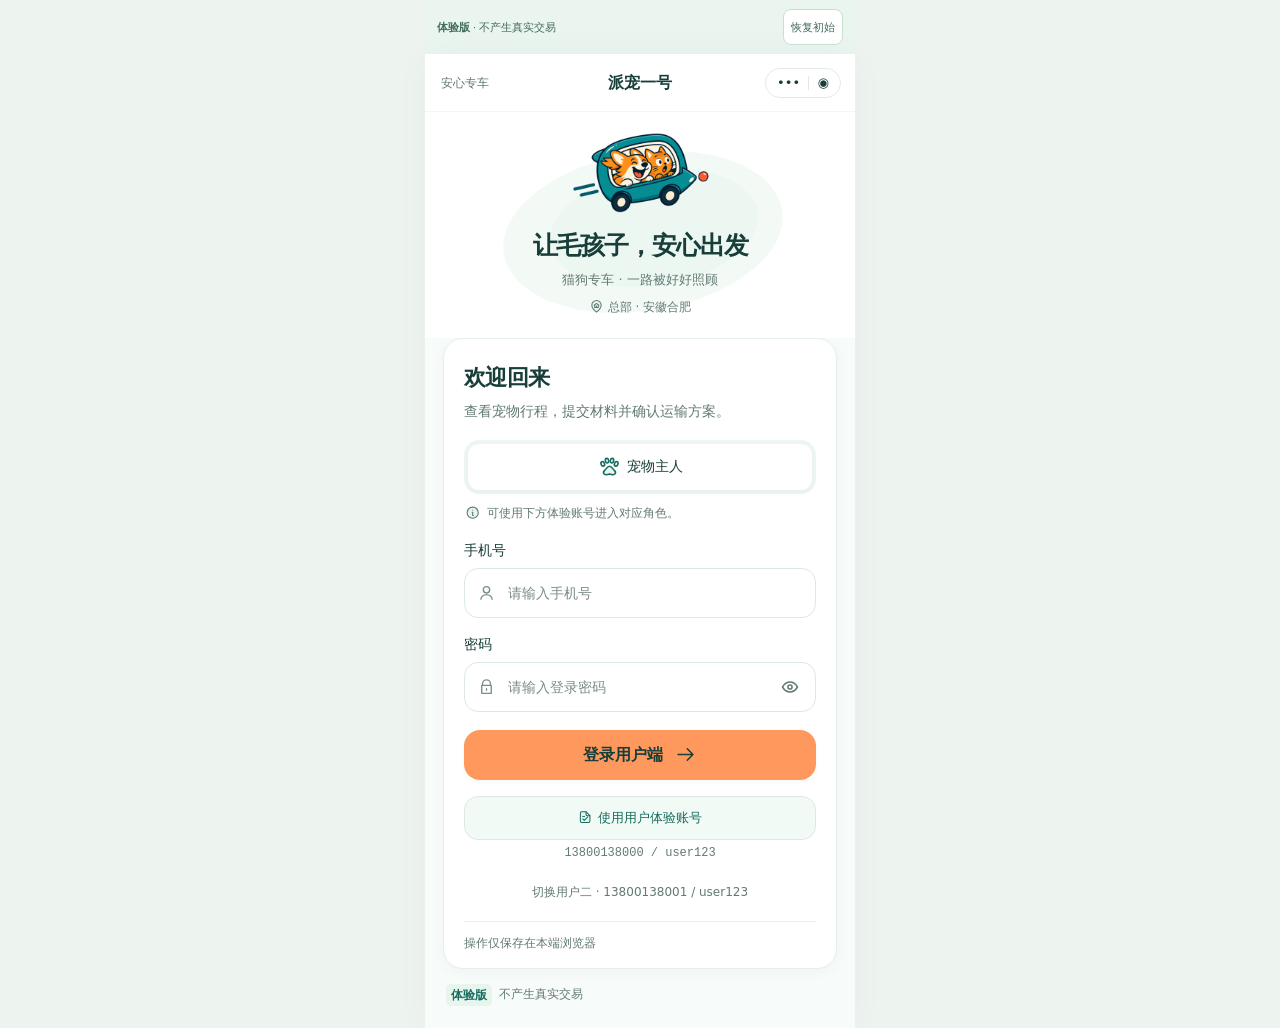
==== commit 068ba5b0: "Polish product copy and fix cabin monitor layout" ====
--- a/client/index.html
+++ b/client/index.html
@@ -34,8 +34,8 @@
 
       <section class="login-panel" aria-labelledby="login-title">
         <div class="demo-notice" role="note">
-          <span aria-hidden="true">演示</span>
-          <p>评审体验版，账号、订单与支付均为虚拟数据，不产生真实交易。</p>
+          <span aria-hidden="true">体验版</span>
+          <p>不产生真实交易</p>
         </div>
 
         <div class="login-card">
@@ -104,7 +104,7 @@
 
             <div class="form-meta">
               <button class="sample-button" id="fill-sample" type="button">
-                <svg class="ui-icon" aria-hidden="true"><use href="./assets/v5/icons/app-sprite.svg#icon-sparkles"></use></svg><span class="sample-label">填入用户演示账号</span>
+                <svg class="ui-icon" aria-hidden="true"><use href="./assets/v5/icons/app-sprite.svg#icon-sparkles"></use></svg><span class="sample-label">使用用户体验账号</span>
               </button>
               <span id="sample-account">13800138000 / user123</span>
             </div>
@@ -113,13 +113,14 @@
           </form>
 
           <footer class="card-footer">
-            <span id="login-environment"><i aria-hidden="true"></i> 虚拟演示服务 · 不产生真实交易</span>
-            <span>评审版 · 虚拟体验</span>
+            <span id="login-environment"><i aria-hidden="true"></i> 猫狗专车 · 安心出行</span>
+            <span>派宠一号</span>
           </footer>
         </div>
       </section>
     </main>
 
+    <script src="./product-copy.js"></script>
     <script src="./web-session.js"></script>
     <script src="./login.js"></script>
   </body>
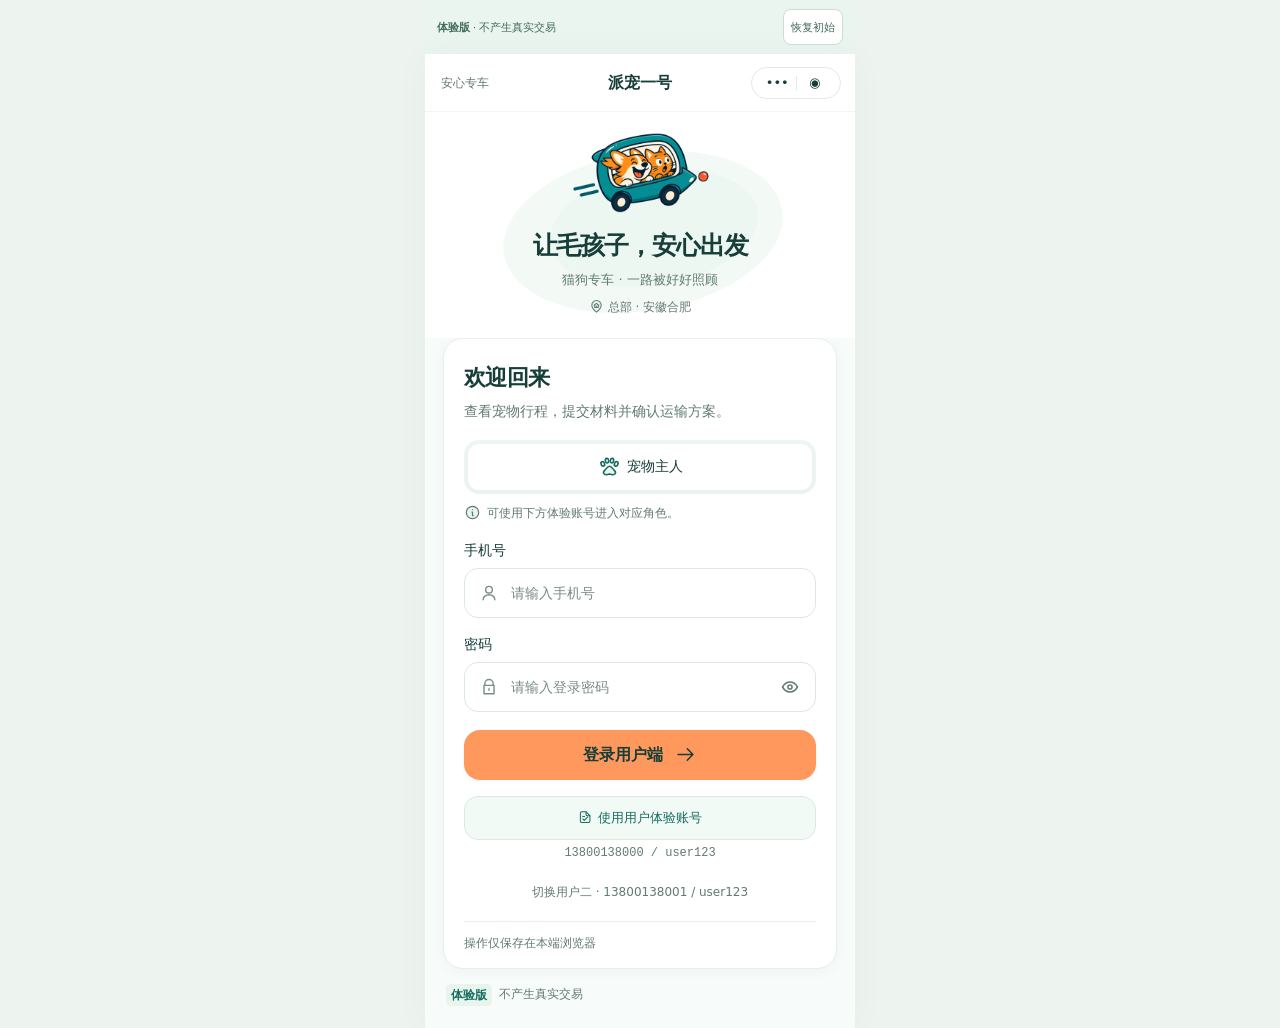
==== commit 20edeaab: "Polish icons and pet profiles with Hefei-first demo journeys" ====
--- a/client/index.html
+++ b/client/index.html
@@ -1,18 +1,18 @@
 <!doctype html>
 <html lang="zh-CN">
   <head>
-    <script src="./portal-config.js"></script>
-    <script src="./h5-api.js"></script>
-    <script src="./static-demo.js"></script>
+    <script src="./portal-config.js?v=b8243d907a7e"></script>
+    <script src="./h5-api.js?v=1befeb8b3ec7"></script>
+    <script src="./static-demo.js?v=aa5b318b4645"></script>
     <meta charset="UTF-8" />
     <meta name="viewport" content="width=device-width, initial-scale=1.0" />
     <meta name="theme-color" content="#F7FBF9" />
     <meta name="color-scheme" content="light" />
     <title>登录｜派宠一号</title>
     <link rel="icon" type="image/png" href="./assets/brand/paichong-logo.png" />
-    <link rel="stylesheet" href="./login.css" />
-    <link rel="stylesheet" href="./miniapp.css" />
-    <link rel="stylesheet" href="./miniapp-login.css" />
+    <link rel="stylesheet" href="./login.css?v=f98bc0f244d6" />
+    <link rel="stylesheet" href="./miniapp.css?v=181a1343eafa" />
+    <link rel="stylesheet" href="./miniapp-login.css?v=500deee6efe7" />
   </head>
   <body>
     <a class="skip-link" href="#login-form">跳到登录表单</a>
@@ -120,8 +120,8 @@
       </section>
     </main>
 
-    <script src="./product-copy.js"></script>
-    <script src="./web-session.js"></script>
-    <script src="./login.js"></script>
+    <script src="./product-copy.js?v=b527e136a21f"></script>
+    <script src="./web-session.js?v=5250f5dd2db2"></script>
+    <script src="./login.js?v=9a34dbe22e20"></script>
   </body>
 </html>
--- a/client/miniapp.css
+++ b/client/miniapp.css
@@ -46,22 +46,25 @@
 .miniapp .role-view > .view-heading, .miniapp .user-order-toolbar, .miniapp .wizard-nav,
 .miniapp .summary-panel, .miniapp .ops-navigation, .miniapp [aria-label="经营者工作台"],
 .miniapp .mini-screen-back { display: none !important; }
-.miniapp .ui-icon { width: 22px; height: 22px; flex: 0 0 auto; }
+.miniapp .ui-icon { display: block; width: 22px; height: 22px; flex: 0 0 auto; }
 .miniapp button, .miniapp label.outline-button { -webkit-tap-highlight-color: transparent; touch-action: manipulation; }
 .miniapp button:focus-visible, .miniapp a:focus-visible { outline: 3px solid #18887b80; outline-offset: 3px; }
 .miniapp button:disabled { opacity: .48; transform: none; }
 .miniapp button:hover { transform: none; }
 .miniapp button:active:not(:disabled) { transform: scale(.985); }
-.miniapp .mini-nav { position: sticky; top: 0; z-index: 65; display: grid; grid-template-columns: 76px minmax(0,1fr) 76px; align-items: center; min-height: 58px; padding: calc(env(safe-area-inset-top) + 4px) 14px 4px; background: #ffffffed; backdrop-filter: blur(16px); border-bottom: 1px solid #e6efea80; }
+.miniapp .mini-nav { position: sticky; top: 0; z-index: 65; display: grid; grid-template-columns: 90px minmax(0,1fr) 90px; align-items: center; min-height: 58px; padding: calc(env(safe-area-inset-top) + 4px) 14px 4px; background: #ffffffed; backdrop-filter: blur(16px); border-bottom: 1px solid #e6efea80; }
 .mini-nav > strong { text-align: center; font-size: 16px; font-weight: 650; white-space: nowrap; color: var(--pc-ink); }
-.mini-back { display: grid; place-items: center; width: 44px; height: 44px; padding: 0; border: 0; background: none; color: var(--pc-ink); }
-.mini-capsule { display: flex; align-items: center; justify-content: space-around; height: 30px; border: 1px solid #e3eae6; border-radius: 20px; background: #fff; color: var(--pc-ink); }
-.mini-capsule button { display: grid; place-items: center; width: 36px; min-height: 30px; border: 0; border-radius: 20px; background: transparent; color: inherit; font-size: 16px; font-weight: 600; }
-.mini-capsule > span { width: 1px; height: 14px; background: #e3eae6; }
+.mini-back { display: grid; place-items: center; width: 44px; height: 44px; padding: 0; border: 0; background: none; color: var(--pc-ink); line-height: 1; }
+/* Keep the compact capsule silhouette; each action owns a full 44px hit area. */
+.mini-capsule { position: relative; isolation: isolate; display: grid; grid-template-columns: repeat(2,44px); align-items: center; justify-self: end; width: 90px; height: 44px; padding: 0 1px; color: var(--pc-ink); }
+.mini-capsule::before { content: ''; position: absolute; z-index: -1; inset: 6px 0; border: 1px solid #e3eae6; border-radius: 20px; background: #fff; }
+.mini-capsule button { display: grid; place-items: center; width: 44px; height: 44px; min-height: 44px; padding: 0; border: 0; border-radius: 20px; background: transparent; color: inherit; font-size: 16px; font-weight: 600; line-height: 1; }
+.mini-capsule > span { position: absolute; left: 50%; top: 50%; width: 1px; height: 14px; transform: translate(-50%,-50%); background: #e3eae6; pointer-events: none; }
 .mini-capsule .ui-icon { width: 17px; height: 17px; }
 .mini-tabs { position: fixed; z-index: 64; bottom: 0; left: 50%; transform: translateX(-50%); display: flex; width: min(430px,100%); padding: 7px 8px calc(8px + env(safe-area-inset-bottom)); border-top: 1px solid var(--pc-line); background: #ffffffed; backdrop-filter: blur(16px); }
-.mini-tabs button { display: flex; flex: 1; flex-direction: column; align-items: center; justify-content: center; gap: 3px; min-width: 0; min-height: 55px; padding: 0; border: 0; border-radius: 12px; color: #627a73; background: none; font-size: 12px; font-weight: 500; }
-.mini-tab-icon { display: grid; place-items: center; width: 54px; height: 32px; border-radius: 18px; }
+.mini-tabs button { display: flex; flex: 1; flex-direction: column; align-items: center; justify-content: center; gap: 3px; min-width: 0; min-height: 55px; padding: 0; border: 0; border-radius: 12px; color: #627a73; background: none; font-size: 12px; font-weight: 500; line-height: 1.4; }
+.mini-tab-icon { display: grid; flex: 0 0 32px; place-items: center; width: 54px; height: 32px; border-radius: 18px; }
+.mini-tabs button > span:last-child { min-height: 17px; white-space: nowrap; }
 .mini-tabs .ui-icon { width: 26px; height: 26px; }
 .mini-tabs .is-active { color: var(--pc-green); font-weight: 650; }
 .mini-tabs .is-active .mini-tab-icon { background: var(--pc-green-soft); }
@@ -78,7 +81,7 @@
 .mini-booking-card { position: relative; width: 100%; margin-top: 0; padding: 20px 18px 15px; border: 1px solid var(--pc-line); border-radius: 20px; background: #fff; box-shadow: var(--pc-shadow); }
 .mini-booking-card h2 { margin: 0 0 5px; color: var(--pc-ink); font-size: 22px; line-height: 1.35; }
 .mini-booking-card > p { margin: 0; color: var(--pc-muted); font-size: 14px; }
-.mini-home-route { display: grid; grid-template-columns: minmax(0,1fr) 44px minmax(0,1fr); align-items: center; gap: 8px; margin: 23px 0 18px; }
+.mini-home-route { display: grid; grid-template-columns: minmax(0,1fr) 44px minmax(0,1fr); align-items: end; gap: 8px; margin: 23px 0 18px; }
 .mini-home-route label { min-width: 0; color: var(--pc-muted); font-size: 13px; }
 .mini-home-route label:last-child { text-align: right; }
 .mini-home-route select { display: block; width: 100%; min-width: 0; min-height: 44px; margin-top: 2px; padding: 0 17px 0 0; border: 0; border-radius: 6px; color: var(--pc-ink); background: #fff; font-size: 25px; font-weight: 650; }
@@ -119,7 +122,7 @@
 .mini-guide-card strong, .mini-guide-card small { display: block; }
 .mini-guide-card strong { color: var(--pc-ink); font-size: 14px; font-weight: 550; }
 .mini-guide-card small { margin-top: 4px; color: var(--pc-muted); font-size: 12px; }
-.mini-guide-card > .ui-icon:last-child { width: 17px; }
+.mini-guide-card > .ui-icon:last-child { width: 17px; height: 17px; }
 .mini-demo-note { margin: 20px 0 8px; font-size: 12px; text-align: center; color: var(--pc-muted); line-height: 1.65; }
 .mini-ops-welcome { display: flex; align-items: center; justify-content: space-between; gap: 16px; padding: 23px 20px 5px; }
 .mini-ops-welcome h1 { margin: 5px 0; font-size: 24px; letter-spacing: -.04em; }
@@ -147,9 +150,10 @@
 .mini-profile-card p { margin: 0 0 5px; color: var(--pc-muted); font-size: 15px; }
 .mini-profile-card small { color: var(--pc-muted); font-size: 12px; }
 .mini-menu-card { padding: 0 15px; border: 1px solid var(--pc-line); border-radius: 20px; background: #fff; }
-.mini-menu-card button { display: flex; align-items: center; gap: 10px; width: 100%; min-height: 63px; border: 0; border-bottom: 1px solid var(--pc-line); background: none; color: var(--pc-green); }
+.mini-menu-card button { display: flex; align-items: center; gap: 10px; width: 100%; min-height: 63px; padding: 12px 0; border: 0; border-bottom: 1px solid var(--pc-line); background: none; color: var(--pc-green); }
 .mini-menu-card button > span { flex: 1; text-align: left; font-size: 14px; color: var(--pc-ink); }
 .mini-menu-card .ui-icon { width: 20px; height: 20px; }
+.mini-menu-card button > .ui-icon:last-child { width: 17px; height: 17px; margin-left: auto; color: #91a89d; }
 .mini-version { display: flex; justify-content: space-between; flex-wrap: wrap; gap: 8px; padding: 20px 0; font-size: 12px; color: var(--pc-muted); }
 .mini-security-note { display: flex; gap: 8px; align-items: center; padding: 23px 2px 8px; font-size: 12px; color: var(--pc-muted); line-height: 1.6; }
 .mini-guide { padding: 18px; }
@@ -164,7 +168,7 @@
 .mini-progress small { display: block; margin-top: 9px; color: var(--pc-muted); font-size: 12px; }
 
 /* Shared working controls: no raised plastic rims or textured surfaces. */
-.miniapp .quiet-button, .miniapp .outline-button, .miniapp .primary-button, .miniapp .pay-button, .miniapp .danger-button, .miniapp .reset-button, .miniapp .text-button { min-height: 44px; gap: 8px; border-radius: 14px; padding: 10px 14px; font-size: 14px; font-weight: 550; box-shadow: none; background-image: none; }
+.miniapp .quiet-button, .miniapp .outline-button, .miniapp .primary-button, .miniapp .pay-button, .miniapp .danger-button, .miniapp .reset-button, .miniapp .text-button { min-width: 44px; min-height: 44px; gap: 8px; border-radius: 14px; padding: 10px 14px; font-size: 14px; font-weight: 550; line-height: 1.45; box-shadow: none; background-image: none; }
 .miniapp .primary-button, .miniapp .pay-button { min-height: 50px; border: 1px solid transparent; border-radius: 16px; color: var(--pc-ink); background: var(--pc-orange); box-shadow: 0 2px 6px #173e3907; }
 .miniapp .primary-button:hover:not(:disabled), .miniapp .pay-button:hover:not(:disabled) { color: var(--pc-ink); background: #ff8c49; box-shadow: none; }
 .miniapp .quiet-button, .miniapp .outline-button { border: 1px solid #dce9e1; background: #fff; color: var(--pc-green); }
@@ -193,7 +197,8 @@
 .miniapp input:not([type=checkbox]):not([type=file]), .miniapp select, .miniapp textarea { min-width: 0; min-height: 50px; padding: 12px; font-size: 16px; border: 1px solid #dce8e1; border-radius: 14px; color: var(--pc-ink); background: #fff; }
 .miniapp input:focus, .miniapp select:focus, .miniapp textarea:focus { outline: 0; border-color: #4e9378; box-shadow: 0 0 0 3px #e7f5ed; }
 .miniapp .mini-home-route select { min-height: 44px; padding: 0 16px 0 0; border: 0; border-radius: 5px; font-size: 25px; }
-.miniapp .swap-route { width: 44px; height: 44px; min-height: 44px; justify-self: center; padding: 0; border: 0; border-radius: 50%; background: var(--pc-green-soft); transform: rotate(90deg); }
+.miniapp .swap-route { width: 44px; height: 44px; min-height: 44px; justify-self: center; padding: 0; border: 0; border-radius: 50%; background: var(--pc-green-soft); transform: none; }
+.miniapp .swap-route .ui-icon { transform: rotate(90deg); }
 .miniapp .contact-fields { padding: 16px; background: #fff; border-color: var(--pc-line); border-radius: 20px; }
 .miniapp .contact-heading { flex-direction: row; align-items: center; gap: 8px; }
 .miniapp .contact-heading h3 { font-size: 17px; }
@@ -395,7 +400,7 @@
 .miniapp .dialog-actions > button { flex: 1; min-width: 0; }
 @media (min-width: 600px) { .miniapp .review-shell { border-inline: 1px solid #e4ece7; } }
 @media (max-width: 360px) {
-  .miniapp .mini-nav { grid-template-columns: 62px minmax(0,1fr) 76px; padding-inline: 10px; }
+  .miniapp .mini-nav { grid-template-columns: 90px minmax(0,1fr) 90px; padding-inline: 10px; }
   .mini-nav > strong { font-size: 14px; }
   .mini-hero { min-height: 197px; padding: 22px 16px 28px; }
   .mini-hero h1 { font-size: 24px; }
--- a/client/miniapp-login.css
+++ b/client/miniapp-login.css
@@ -6,7 +6,7 @@
 .mini-login-nav { position: relative; display: flex; align-items: center; justify-content: center; min-height: 58px; padding: calc(env(safe-area-inset-top) + 4px) 16px 4px; color: #173e39; background: #fff; border-bottom: 1px solid #e6efea80; }
 .mini-login-nav > strong { font-size: 16px; font-weight: 650; }
 .mini-nav-tag { position: absolute; left: 16px; color: #627a73; font-size: 12px; }
-.mini-nav-capsule { position: absolute; right: 14px; display: flex; align-items: center; justify-content: space-around; width: 76px; height: 30px; padding: 0 7px; border: 1px solid #e3eae6; border-radius: 20px; color: #173e39; background: #fff; font-size: 13px; }
+.mini-nav-capsule { position: absolute; right: 14px; display: grid; grid-template-columns: 1fr 1px 1fr; align-items: center; justify-items: center; width: 90px; height: 32px; padding: 0 7px; border: 1px solid #e3eae6; border-radius: 20px; color: #173e39; background: #fff; font-size: 13px; line-height: 1; }
 .mini-nav-capsule i { height: 14px; border-left: 1px solid #e3eae6; }
 .brand-panel { display: flex; align-items: center; min-height: 0; padding: 15px 20px 22px; background: #fff url('./assets/v5/decor/soft-mint-wash.svg') center / 320px 210px no-repeat; text-align: center; }
 .brand-panel::before, .brand-panel::after { display: none; }
@@ -41,17 +41,20 @@
 .entry-tab[data-entry="user"].is-active .entry-icon, .entry-tab[data-entry="ops"].is-active .entry-icon { color: #176c5f; background: none; box-shadow: none; }
 .identity-tip { align-items: center; gap: 6px; margin: 10px 0 18px; color: #627a73; font-size: 12px; }
 .identity-tip .tip-icon { width: 17px; height: 17px; background: none; color: #627a73; }
+.identity-tip .tip-icon .ui-icon { width: 17px; height: 17px; }
 #login-form { gap: 16px; }
 .form-field { gap: 7px; color: #173e39; font-size: 14px; font-weight: 550; }
 .input-wrap input { min-height: 50px; padding-block: 11px; border: 1px solid #dce8e1; border-radius: 14px; background: #fff; color: #173e39; font-size: 16px; }
 .input-wrap input::placeholder { color: #7b8d85; font-size: 14px; }
 .input-wrap input:focus { border-color: #4e9378; box-shadow: 0 0 0 3px #e7f5ed; }
-.input-wrap > svg { color: #627a73; stroke-width: 1.7; }
+.input-wrap > svg { display: block; left: 15px; width: 20px; height: 20px; color: #627a73; stroke-width: 1.7; }
+.input-wrap input { display: block; padding-left: 46px; padding-right: 50px; }
 .password-toggle { right: 4px; width: 44px; height: 44px; color: #627a73; }
+.password-toggle svg { display: block; flex: 0 0 auto; }
 .login-button { min-height: 50px; margin: 2px 0 0; border-radius: 16px; color: #173e39; background: #ff985c; box-shadow: 0 2px 6px #173e3908; font-size: 16px; font-weight: 600; }
 .login-button:hover:not(:disabled) { transform: none; background: #ff8c49; box-shadow: none; }
 .login-button:focus-visible, .entry-tab:focus-visible, .sample-button:focus-visible { outline: 3px solid #18887b80; outline-offset: 3px; }
-.button-arrow { width: 24px; height: 24px; border-radius: 0; color: #173e39; background: none; }
+.button-arrow { flex: 0 0 24px; width: 24px; height: 24px; border-radius: 0; color: #173e39; background: none; }
 .button-arrow .ui-icon { width: 21px; height: 21px; }
 .form-meta { position: relative; display: grid; grid-template-columns: 1fr; gap: 4px; margin: 0; text-align: center; }
 .form-meta .sample-button { justify-content: center; width: 100%; min-height: 44px; padding: 9px; border: 1px solid #dce9e1; border-radius: 14px; background: #f1faf5; color: #176c5f; font-size: 13px; font-weight: 500; }
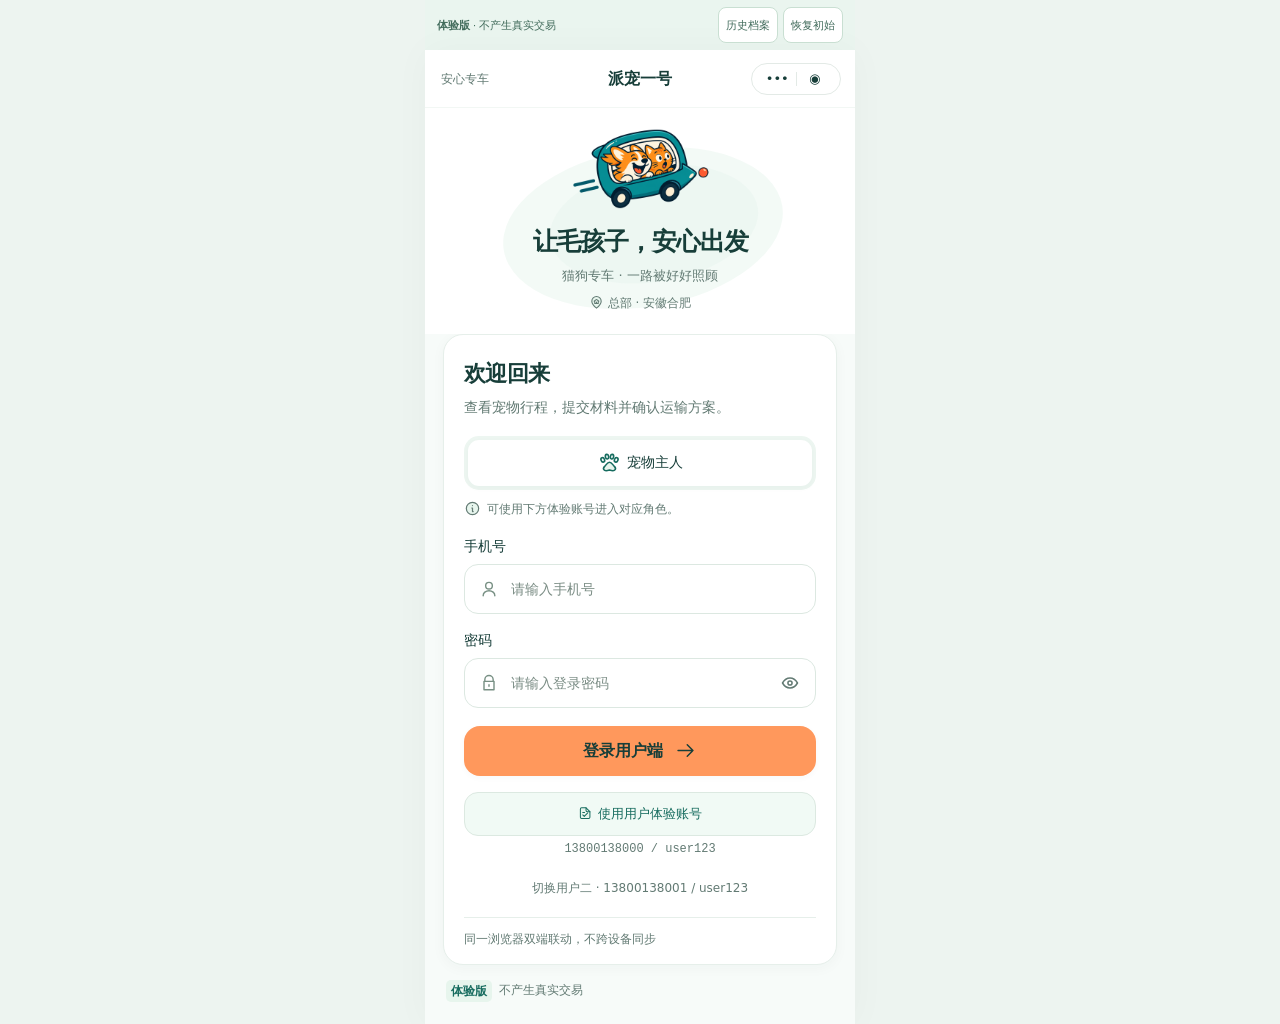
==== commit 52b18dfa: "Connect shared offline order flows across user operations partner and driver" ====
--- a/client/index.html
+++ b/client/index.html
@@ -3,7 +3,7 @@
   <head>
     <script src="./portal-config.js?v=b8243d907a7e"></script>
     <script src="./h5-api.js?v=1befeb8b3ec7"></script>
-    <script src="./static-demo.js?v=aa5b318b4645"></script>
+    <script src="./static-demo.js?v=a5ea3862f762"></script>
     <meta charset="UTF-8" />
     <meta name="viewport" content="width=device-width, initial-scale=1.0" />
     <meta name="theme-color" content="#F7FBF9" />
@@ -122,6 +122,6 @@
 
     <script src="./product-copy.js?v=b527e136a21f"></script>
     <script src="./web-session.js?v=5250f5dd2db2"></script>
-    <script src="./login.js?v=9a34dbe22e20"></script>
+    <script src="./login.js?v=c0486aeaa3c6"></script>
   </body>
 </html>
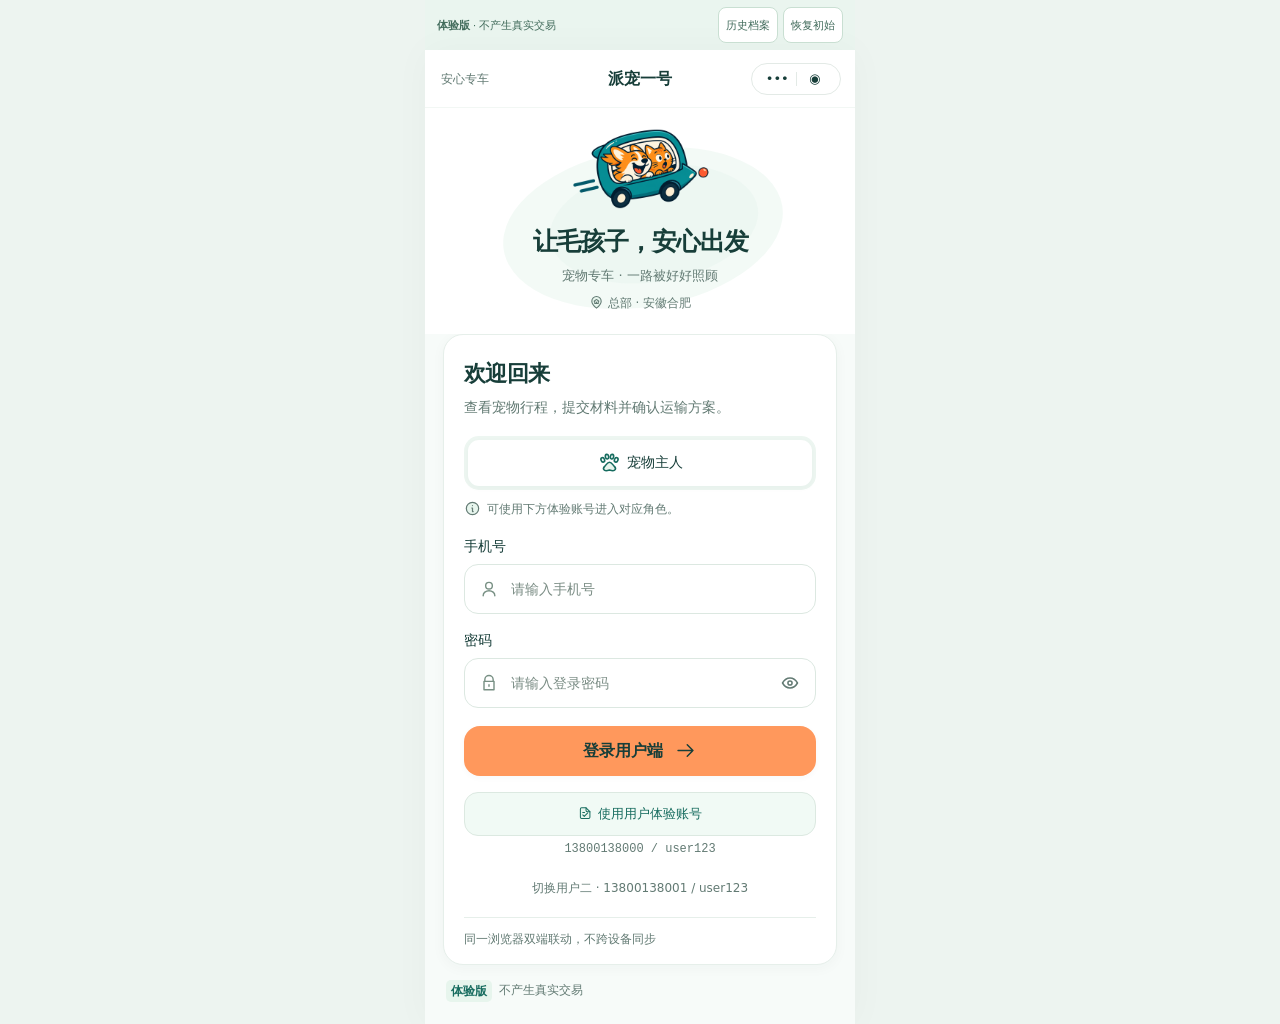
==== commit 386b011e: "Add mock map selection, station contacts and customer follow-up demo" ====
--- a/client/index.html
+++ b/client/index.html
@@ -3,7 +3,7 @@
   <head>
     <script src="./portal-config.js?v=b8243d907a7e"></script>
     <script src="./h5-api.js?v=1befeb8b3ec7"></script>
-    <script src="./static-demo.js?v=a5ea3862f762"></script>
+    <script src="./static-demo.js?v=56ea38189305"></script>
     <meta charset="UTF-8" />
     <meta name="viewport" content="width=device-width, initial-scale=1.0" />
     <meta name="theme-color" content="#F7FBF9" />
@@ -28,7 +28,7 @@
           <img src="./assets/brand/paichong-logo.png" alt="" />
         </div>
         <h1 id="brand-title">让毛孩子，安心出发</h1>
-        <p class="mini-login-tagline">猫狗专车 · 一路被好好照顾</p>
+        <p class="mini-login-tagline">宠物专车 · 一路被好好照顾</p>
         <p class="mini-login-location"><svg class="ui-icon" aria-hidden="true"><use href="./assets/v5/icons/app-sprite.svg#icon-map-pin"></use></svg>总部 · 安徽合肥</p>
       </section>
 
@@ -113,14 +113,14 @@
           </form>
 
           <footer class="card-footer">
-            <span id="login-environment"><i aria-hidden="true"></i> 猫狗专车 · 安心出行</span>
+            <span id="login-environment"><i aria-hidden="true"></i> 宠物专车 · 安心出行</span>
             <span>派宠一号</span>
           </footer>
         </div>
       </section>
     </main>
 
-    <script src="./product-copy.js?v=b527e136a21f"></script>
+    <script src="./product-copy.js?v=1c0b6426fa66"></script>
     <script src="./web-session.js?v=5250f5dd2db2"></script>
     <script src="./login.js?v=c0486aeaa3c6"></script>
   </body>
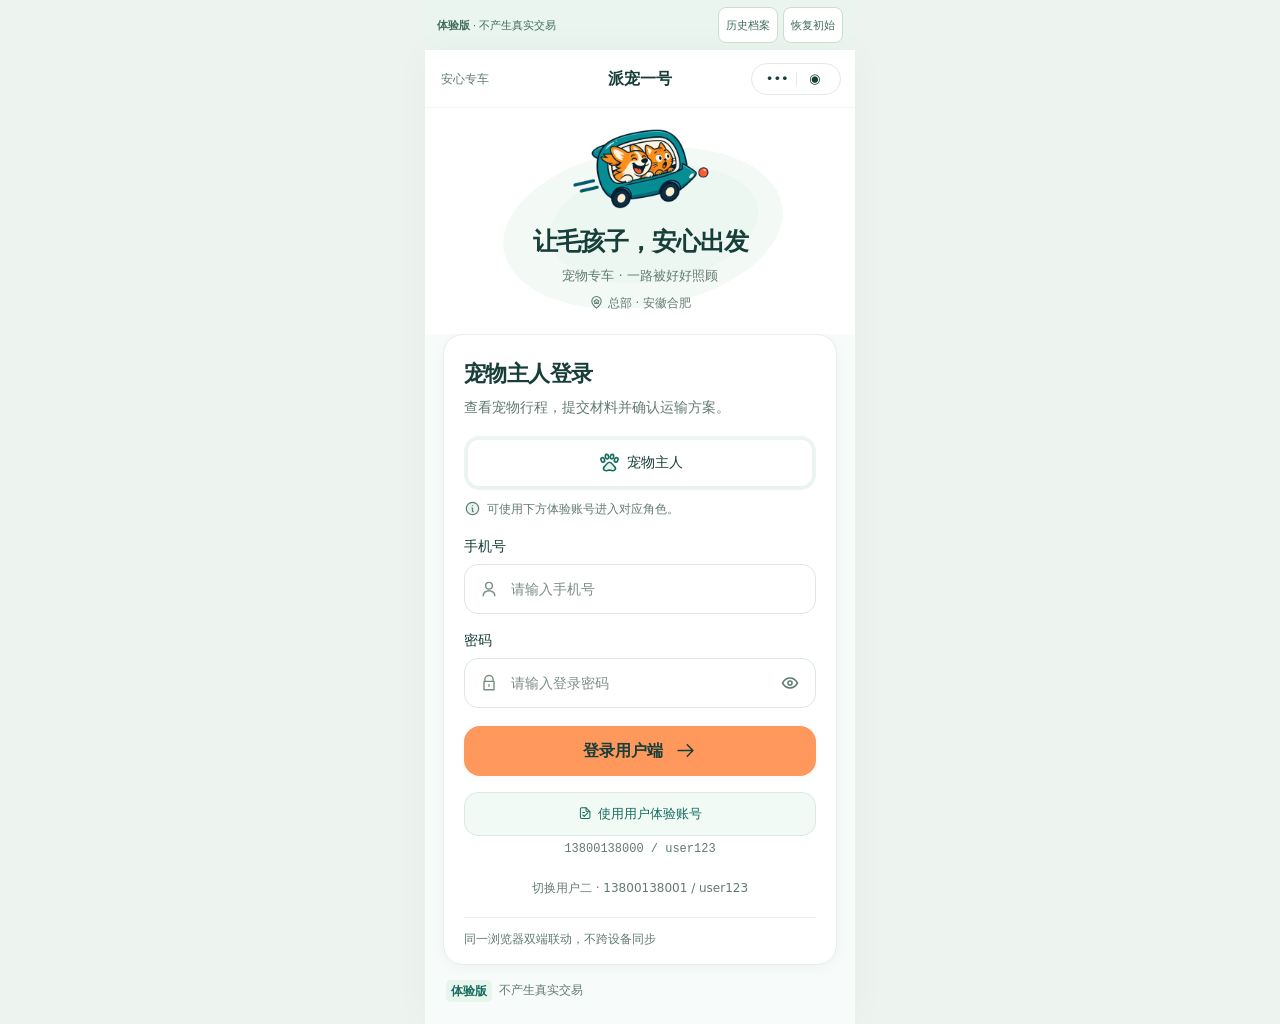
==== commit 2ad1b4ce: "Improve mobile journey and handoff confirmation, clarify portal login" ====
--- a/client/index.html
+++ b/client/index.html
@@ -3,7 +3,7 @@
   <head>
     <script src="./portal-config.js?v=b8243d907a7e"></script>
     <script src="./h5-api.js?v=1befeb8b3ec7"></script>
-    <script src="./static-demo.js?v=56ea38189305"></script>
+    <script src="./static-demo.js?v=f7b78ec046f3"></script>
     <meta charset="UTF-8" />
     <meta name="viewport" content="width=device-width, initial-scale=1.0" />
     <meta name="theme-color" content="#F7FBF9" />
@@ -11,7 +11,7 @@
     <title>登录｜派宠一号</title>
     <link rel="icon" type="image/png" href="./assets/brand/paichong-logo.png" />
     <link rel="stylesheet" href="./login.css?v=f98bc0f244d6" />
-    <link rel="stylesheet" href="./miniapp.css?v=181a1343eafa" />
+    <link rel="stylesheet" href="./miniapp.css?v=42f09db3f81d" />
     <link rel="stylesheet" href="./miniapp-login.css?v=500deee6efe7" />
   </head>
   <body>
@@ -122,6 +122,6 @@
 
     <script src="./product-copy.js?v=1c0b6426fa66"></script>
     <script src="./web-session.js?v=5250f5dd2db2"></script>
-    <script src="./login.js?v=c0486aeaa3c6"></script>
+    <script src="./login.js?v=f5fe535f4ee2"></script>
   </body>
 </html>
--- a/client/miniapp.css
+++ b/client/miniapp.css
@@ -84,6 +84,12 @@
 .mini-home-route { display: grid; grid-template-columns: minmax(0,1fr) 44px minmax(0,1fr); align-items: end; gap: 8px; margin: 23px 0 18px; }
 .mini-home-route label { min-width: 0; color: var(--pc-muted); font-size: 13px; }
 .mini-home-route label:last-child { text-align: right; }
+.mini-home-route .demo-map-trigger { display: grid !important; grid-template-columns: 18px minmax(0,1fr); gap: 5px 6px; margin-top: 8px; padding: 12px 10px; text-align: left; }
+.mini-home-route .demo-map-trigger > .ui-icon { width: 18px; height: 18px; }
+.mini-home-route .demo-map-trigger > span { min-width: 0; white-space: nowrap; font-size: 20px; line-height: 1.2; }
+.mini-home-route .demo-map-trigger > small { grid-column: 1 / -1; font-size: 10px; line-height: 1.5; }
+.miniapp .care-entry > .ui-icon { width: 44px; height: 44px; flex: 0 0 44px; padding: 11px; box-sizing: border-box; }
+.miniapp .care-entry > span { min-width: 0; line-height: 1.5; }
 .mini-home-route select { display: block; width: 100%; min-width: 0; min-height: 44px; margin-top: 2px; padding: 0 17px 0 0; border: 0; border-radius: 6px; color: var(--pc-ink); background: #fff; font-size: 25px; font-weight: 650; }
 .mini-home-route label:last-child select { text-align: right; }
 .mini-home-swap { display: grid; place-items: center; width: 44px; height: 44px; padding: 0; border: 0; border-radius: 50%; background: var(--pc-green-soft); color: var(--pc-green); }
@@ -191,6 +197,35 @@
 .miniapp .mini-quote-summary strong { font-size: 23px; font-weight: 650; color: var(--pc-ink); }
 .miniapp .mini-quote-summary p { margin: 8px 0 3px; font-size: 13px; color: var(--pc-green); }
 .miniapp .mini-quote-summary small { font-size: 12px; color: var(--pc-muted); }
+.travel-overview { margin: 12px 0; padding: 16px; border: 1px solid #d7e9e0; border-radius: 18px; background: #eef8f2; }
+.travel-overview-title { display: flex; flex-wrap: wrap; align-items: center; justify-content: space-between; gap: 8px; }
+.travel-overview-title h3 { margin: 0; font-size: 18px; }
+.travel-overview-title > span { font-size: 13px; color: #3c7567; }
+.travel-overview dl { display: grid; grid-template-columns: 1fr 1.45fr; gap: 12px; margin: 18px 0 12px; }
+.travel-overview dt { font-size: 12px; color: #627a73; }
+.travel-overview dd { margin: 6px 0 0; font-size: 17px; font-weight: 650; overflow-wrap: anywhere; }
+.travel-overview .travel-driver { display: flex; gap: 7px; align-items: center; margin: 10px 0; font-size: 13px; }
+.travel-overview .travel-latest { margin: 10px 0; font-size: 13px; line-height: 1.65; }
+.travel-overview > small { font-size: 11px; line-height: 1.65; color: #627a73; display: block; }
+.travel-overview .travel-monitor-button { width: 100%; justify-content: center; margin: 14px 0 12px; min-height: 48px; }
+.miniapp .is-travel > .status-hero { display: flex; align-items: center; padding: 14px 16px; gap: 8px; }
+.miniapp .is-travel > .status-hero h3 { font-size: 20px; }
+.miniapp .is-travel > .status-hero p { display: none; }
+.miniapp .is-travel > .status-hero .status-badge { flex-shrink: 0; margin-top: 0; }
+.miniapp [data-pane="5"] > .panel-heading { display: flex; }
+.order-archive { margin: 14px 0; padding: 0 14px; background: #fff; border: 1px solid #e2ece6; border-radius: 16px; min-width: 0; }
+.order-archive > summary { padding: 16px 0; min-height: 52px; cursor: pointer; color: #285b50; font-size: 14px; line-height: 1.5; font-weight: 600; }
+.order-archive[open] > summary { border-bottom: 1px solid #e6efea; margin-bottom: 12px; }
+.order-archive .fulfillment-panel, .order-archive .protection-card { padding: 14px 10px; }
+.order-archive > .order-route-line { padding: 14px 0; }
+.handoff-confirmation { margin: 14px 0; padding: 18px; border-radius: 18px; background: #edf7f1; border: 1px solid #c9e2d6; line-height: 1.7; }
+.handoff-confirmation h3 { margin: 8px 0; font-size: 20px; }
+.handoff-confirmation p { margin: 7px 0; font-size: 14px; overflow-wrap: anywhere; }
+.handoff-kicker { color: #176c5f; font-size: 12px; font-weight: 650; }
+.handoff-change { margin: 12px 0; padding: 10px 12px; border-radius: 12px; background: #fff4e9; color: #825020; }
+.handoff-confirmation .handoff-footnote { font-size: 12px; color: #627a73; }
+.booking-original { margin-top: 10px; border-top: 1px solid #e6efea; }
+.booking-original summary { padding: 12px 0; min-height: 44px; font-size: 12px; cursor: pointer; }
 .miniapp .form-grid, .miniapp .route-fields, .miniapp .contact-summary, .miniapp .upload-grid, .miniapp .review-action-grid { grid-template-columns: minmax(0,1fr); gap: 16px; }
 .miniapp .field-label { min-width: 0; font-size: 14px; font-weight: 550; color: var(--pc-ink); }
 .miniapp .field-label small { font-size: 12px; }
